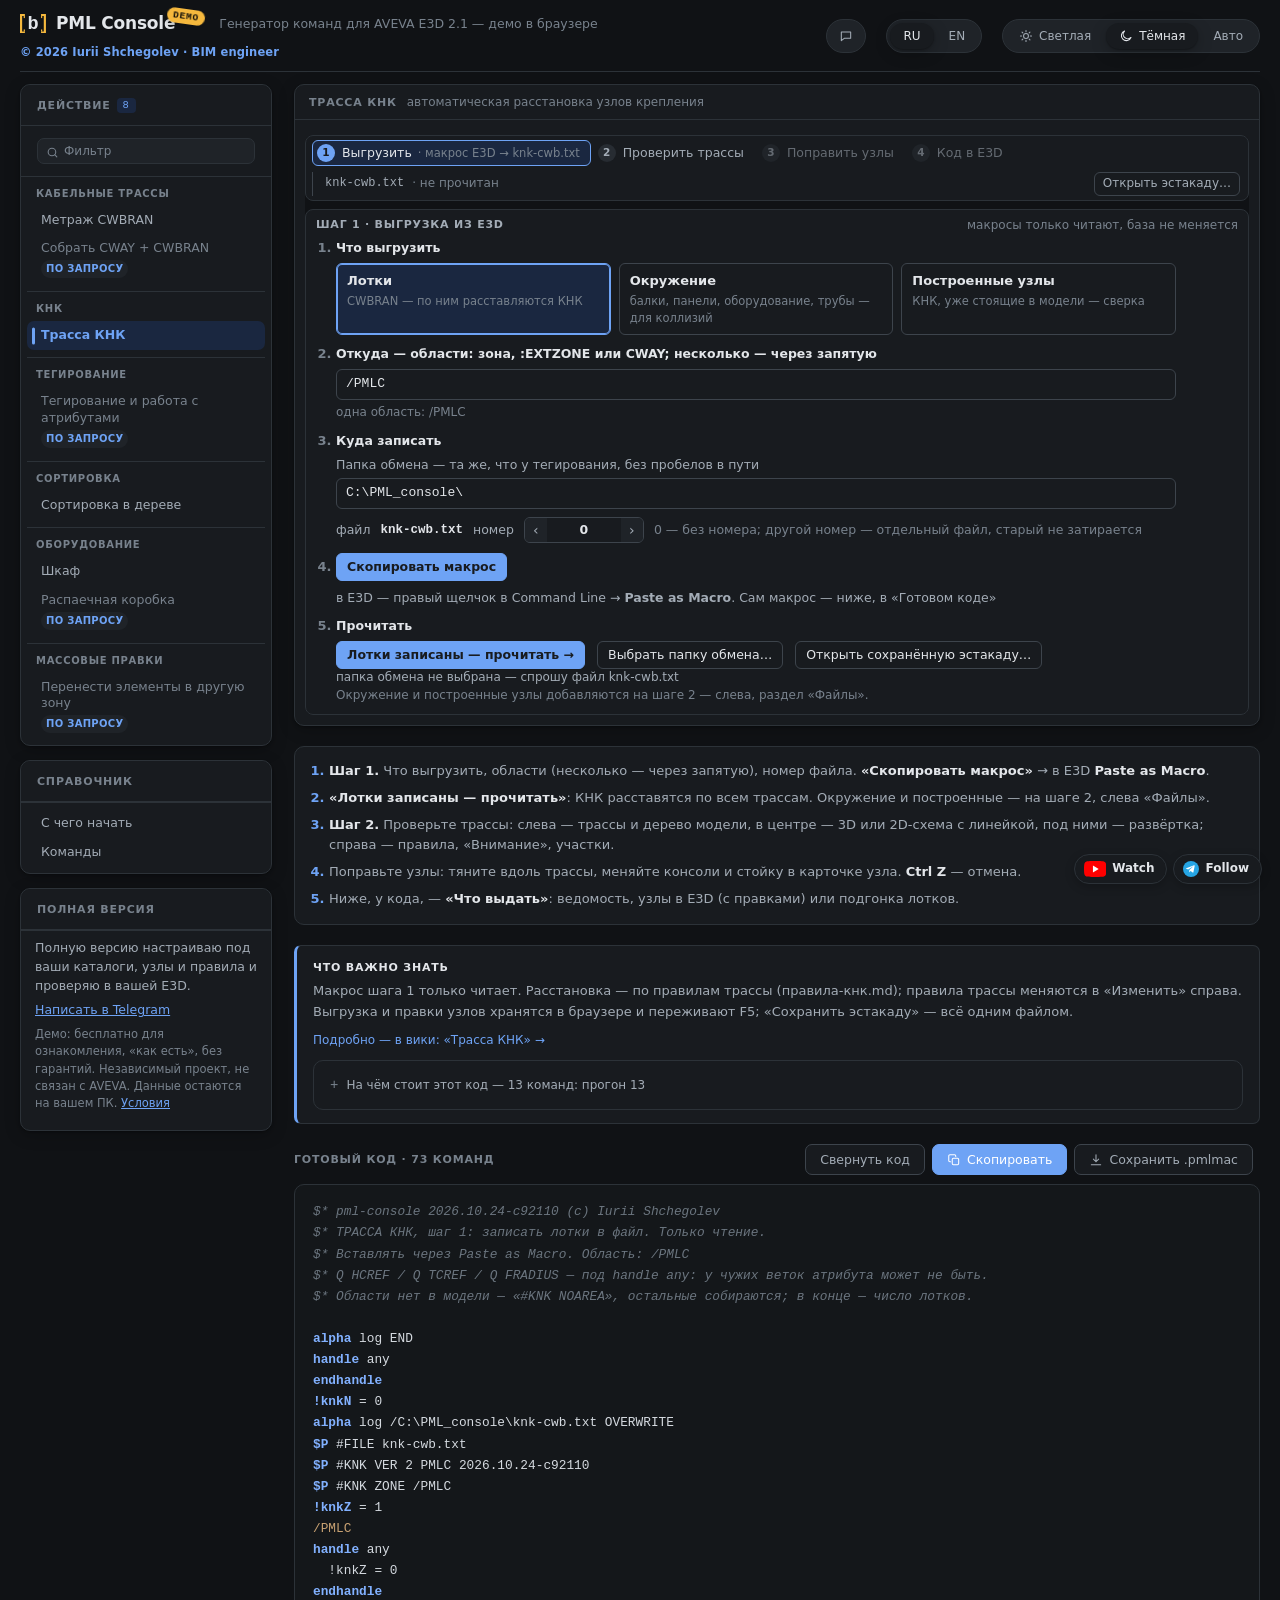
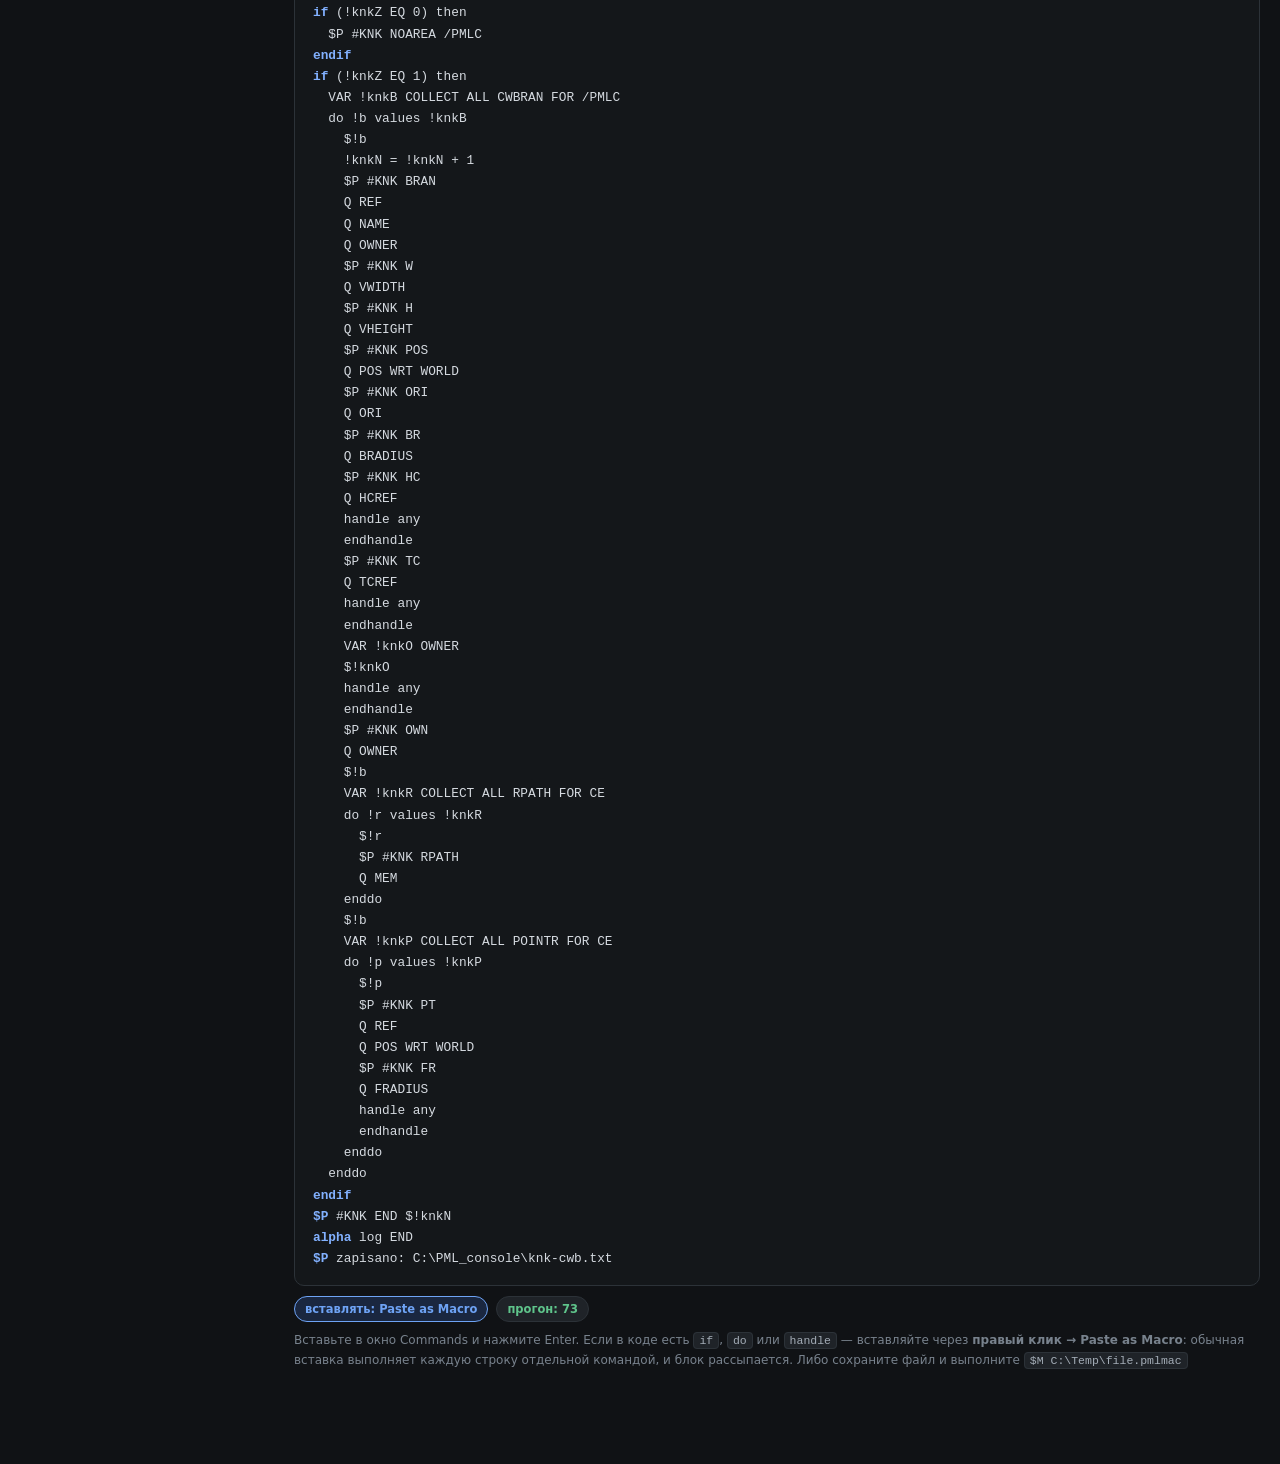
==== app/index.html @ c16946d9 "App demo: 2026.10.24-c92110" ====
<!DOCTYPE html>
<!-- PML Console — генератор команд AVEVA E3D 2.1.
     © 2026 Iurii Shchegolev, BIM engineer. Все права защищены.
     Копирование, изменение и передача третьим лицам — только с письменного разрешения автора. -->
<html lang="ru">
<head>
<meta charset="utf-8">
<meta name="author" content="Iurii Shchegolev">
<meta name="copyright" content="© 2026 Iurii Shchegolev. Все права защищены.">
<meta name="viewport" content="width=device-width, initial-scale=1">
<!-- ЗАПРЕТ СЕТИ НА УРОВНЕ СТРАНИЦЫ (10.10, ревью 09.10 п. 13). Страница офлайн и ничего не шлёт —
     это закреплено браузером: никаких запросов (connect-src 'none'), внешних скриптов, стилей, шрифтов,
     фреймов; исполнять текст как код (eval) нельзя — 'unsafe-eval' не разрешён. Свой код и стили —
     внутри файла (unsafe-inline), картинки — только data: и blob:. Проверка — test_browser.py. -->
<meta http-equiv="Content-Security-Policy" content="default-src 'none'; script-src 'self' https://static.cloudflareinsights.com; style-src 'self' 'unsafe-inline'; img-src data: blob:; font-src data:; connect-src https://cloudflareinsights.com; frame-src 'none'; object-src 'none'; base-uri 'none'; form-action 'none'; manifest-src 'self'; worker-src 'self'">
<title>PML Console — генератор команд AVEVA E3D 2.1</title>
<script src="theme.js?v=2026.10.24-c92110"></script>
<link rel="stylesheet" href="app.css?v=2026.10.24-c92110">
</head>
<body>
<div class="wrap">

<header id="top">
  <div class="brand">
    <!-- версия — под названием (07.10): её сверяют с присланной, а не читают каждый раз -->
    <div class="brand-t">
      <!-- знак [b] и метка издания у названия (24.10, пользователь: «добавь в основную консоль лого и плашку, как в демо»;
           «давай PRO»); демо (63-demo.js) пишет в метку demo -->
      <h1><svg class="brand-sign" viewBox="0 0 292 220" aria-hidden="true"><g fill="#f5b83d"><g transform="scale(1.1)"><path d="M50 0H0V200H50V180H22V20H50Z"/><rect x="38" y="20" width="12" height="22"/><rect x="38" y="158" width="12" height="22"/></g><g transform="translate(237 0) scale(1.1)"><g transform="translate(50 0) scale(-1 1)"><path d="M50 0H0V200H50V180H22V20H50Z"/><rect x="38" y="20" width="12" height="22"/><rect x="38" y="158" width="12" height="22"/></g></g></g><text x="146" y="172" text-anchor="middle" font-family="IBM Plex Mono, Consolas, monospace" font-weight="700" font-size="210" fill="currentColor">b</text></svg><span class="ed-name">PML Console<span class="ed-tag" id="edTag">pro</span></span></h1>
      <span class="tag-build" title="Дата сборки и хеш исходников. Сверьте с тем, что прислано последним: почта версий не хранит."><span>версия</span> 2026.10.24-c92110</span>
    </div>
    <div class="sub" data-i18n>Генератор команд для AVEVA E3D 2.1 — без установки, без сети</div>
    <div class="copy" title="Все права защищены. Копирование, изменение и передача третьим лицам — только с письменного разрешения автора.">© 2026 Iurii Shchegolev · BIM engineer</div>
  </div>
  <!-- приложение (24.10, 62-pwa.js): «Установить» и «Обновить» — только веб-версия и только когда есть что делать;
       «Что нового» — всегда, точка горит, пока новое не открыто -->
  <div class="theme pwa">
    <button id="pwaInst" type="button" hidden title="Поставить PML Console как приложение: отдельное окно, работает без сети" data-i18n data-i18n-title>Установить</button>
    <button id="pwaUpd" class="upd" type="button" hidden title="Вышла новая версия: включить её и перезагрузить страницу — данные сохранятся" data-i18n data-i18n-title>Обновить</button>
    <button id="whatsNew" type="button" aria-haspopup="dialog" title="Что изменилось — по дням" data-i18n-title><span data-i18n>Что нового</span><b id="newsN" hidden></b></button>
  </div>
  <!-- журнал сообщений (11.10, ПРОГОН-18): всё, что всплывало внизу окна, — списком (60-ui, msgLog) -->
  <div class="theme msgs"><button id="msgLog" type="button" aria-haspopup="dialog" aria-label="Сообщения" data-i18n-label title="Все сообщения, которые всплывали внизу окна" data-i18n data-i18n-title><svg viewBox="0 0 24 24"><path d="M4 5h16v11H9l-5 4z"/></svg><b id="msgN" hidden></b></button></div>
  <!-- язык интерфейса (10.10, 05-i18n.js): RU / EN, помнится, страница перезагружается -->
  <div class="theme lang" role="group" aria-label="Язык" data-i18n-label>
    <button id="lg-ru" aria-pressed="true">RU</button>
    <button id="lg-en" aria-pressed="false">EN</button>
  </div>
  <div class="theme" role="group" aria-label="Тема оформления" data-i18n-label>
    <button id="th-light" aria-pressed="false" data-i18n>
      <svg viewBox="0 0 24 24"><circle cx="12" cy="12" r="4.2"/><path d="M12 2.5v2M12 19.5v2M2.5 12h2M19.5 12h2M5.2 5.2l1.4 1.4M17.4 17.4l1.4 1.4M18.8 5.2l-1.4 1.4M6.6 17.4l-1.4 1.4"/></svg>
      Светлая
    </button>
    <button id="th-dark" aria-pressed="false" data-i18n>
      <svg viewBox="0 0 24 24"><path d="M20.5 14.5A8.5 8.5 0 1 1 9.5 3.5a7 7 0 0 0 11 11z"/></svg>
      Тёмная
    </button>
    <button id="th-auto" aria-pressed="false" data-i18n>Авто</button>
  </div>
</header>
<div class="cols">
  <div class="side">
    <div class="card">
      <!-- Заголовок и фильтр — ОДИН липкий блок. Порознь их закрепить
           нельзя: у второго пришлось бы знать высоту первого числом,
           а она зависит от шрифта. Липнет блок, а не его части. -->
      <div class="navhead">
        <h2>Действие <span class="cnt" id="navcount"></span></h2>
        <!-- Поле фильтра стоит В РАЗМЕТКЕ, а не создаётся в drawNav.
             drawNav перерисовывает список при каждом выборе шаблона, и
             пересозданное поле теряло бы фокус на первой же букве — ровно
             та грабля, что уже была с полями конструктора (CLAUDE.md, 27.08). -->
        <div class="navq">
          <svg viewBox="0 0 24 24" aria-hidden="true"><circle cx="11" cy="11" r="7"/><path d="M20 20l-3.5-3.5"/></svg>
          <input id="navq" type="search" placeholder="Фильтр" aria-label="Фильтр действий"
                 autocomplete="off" spellcheck="false">
        </div>
      </div>
      <nav id="nav" aria-label="Действия"></nav>
    </div>
    <div class="card">
      <div class="navhead">
        <h2>Справочник</h2>
      </div>
      <nav id="nav2" aria-label="Справочные страницы"></nav>
    </div>
  </div>

  <!-- Класс, а не «второй ребёнок»: позиционный селектор
       .cols > div:nth-child(2) ломался бы от любой перестановки колонок,
       и молча — прокрутка просто перестала бы работать. -->
  <div class="main-col">
    <div class="card">
      <h2 id="rtitle">—</h2>
      <div class="body">
        <!-- Уведомление о восстановлении. Показывается только в той сессии,
             где работа действительно восстановлена: молчаливое восстановление
             хуже потери, потому что человек не понимает, откуда взялись
             чужие числа. -->
        <div id="restored" class="restored" hidden>
          <span>Форма восстановлена с прошлого раза.</span>
          <button type="button" class="btn ghost small" id="reset">Начать с чистой</button>
        </div>
        <div id="rdesc" class="rdesc"></div>
        <div id="fields"></div>
      </div>
    </div>

    <!-- ШАГИ РАБОТЫ. Отдельно от «подробностей» нарочно: в момент работы
         нужен порядок действий, а не история решений. Просьба 19.09:
         «забывается, нужны подсказки». -->
    <ol class="steps" id="steps" hidden></ol>

    <div class="howto" id="howtowrap">
      <b>Что важно знать</b>
      <span id="howto">—</span>
      <!-- Подробности инструмента — статья вики (поле wiki рецепта). -->
      <a class="howto-wiki" id="howtowiki" target="_blank" rel="noopener" hidden
         title="Открывается wiki/wiki.html — папка wiki должна лежать рядом с консолью"></a>
      <!-- «На чём стоит этот код»: статусы команд из реестра VERIFIED,
           собираются по выданному коду (drawBasis в 60-ui.js). -->
      <details class="basis" id="basis" hidden></details>
    </div>

    <div class="out" id="codewrap">
      <div class="out-head">
        <span class="out-title">Готовый код <span id="lines"></span></span>
        <div class="bar">
          <!-- Страховка откатом. Стоит у самих кнопок копирования: решение
               «со страховкой или без» принимают в момент, когда забирают
               код, а не когда заполняют форму. -->
          <label class="guard" id="guardwrap" title="Перед кодом встанет MARKDB, после — напоминание про UNDODB и порядок сохранения">
            <input type="checkbox" id="guard" checked>
            <span>Страховка откатом</span>
          </label>
          <!-- Что такое страховка (07.10: плашка «Откат» в шапке была непонятна —
               объяснение стоит там, где решают, ставить ли метку). -->
          <details class="notice" id="notice">
            <summary title="Что такое страховка откатом" aria-label="Что такое страховка откатом">?</summary>
            <div class="notice-body">
              <b>Страховка откатом — возможность отменить всю вставку в E3D одной командой.</b>
              Первой строкой кода встаёт метка <code>MARKDB |…|</code>. Если после вставки
              что-то не так — введите в Command Line <code>UNDODB</code>: E3D вернёт модель к
              метке, отменятся и новые элементы, и правки атрибутов, и переименования.
              <code>UNDODB 2</code> — на две метки назад.
              <br><br>
              <b>Работает только до <code>SAVEWORK</code></b> — после сохранения метки нет
              (<code>No mark to UNDO to</code>). Порядок: вставить, проверить, потом сохранить.
              До сохранения есть и вторая страховка — выход через <code>QUIT</code> отменяет всё.
              <br><br>
              <span class="faint">Подтверждено прогонами 16.09 и 17.09. Команды <code>UNDO</code> в E3D нет.
              Первый прогон нового инструмента — на тестовом проекте.</span>
            </div>
          </details>
          <!-- свернуть код (09.10, пользователь: «чтобы не листать сотни строк до низа страницы») -->
          <button class="btn ghost" id="cfold" aria-expanded="true" aria-controls="code">Свернуть код</button>
          <button class="btn" id="copy">
            <svg viewBox="0 0 24 24"><rect x="9" y="9" width="11" height="11" rx="2"/><path d="M6 15H5a2 2 0 0 1-2-2V5a2 2 0 0 1 2-2h8a2 2 0 0 1 2 2v1"/></svg>
            Скопировать
          </button>
          <button class="btn ghost" id="dl">
            <svg viewBox="0 0 24 24"><path d="M12 3v12M7.5 10.5L12 15l4.5-4.5M4 20h16"/></svg>
            Сохранить .pmlmac
          </button>
          <span class="said" id="said"></span>
        </div>
      </div>
      <!-- Выбор, ЧТО выдать, у самого кода (рецепт: outBar, drawOutBar в 60-ui) -->
      <div id="outbar" class="outbar" hidden></div>
      <pre id="code">—</pre>
      <div id="audit"></div>
      <div class="meta">
        Вставьте в окно Commands и нажмите Enter. Если в коде есть <code>if</code>,
        <code>do</code> или <code>handle</code> — вставляйте через
        <b>правый клик → Paste as Macro</b>: обычная вставка выполняет каждую
        строку отдельной командой, и блок рассыпается. Либо сохраните файл
        и выполните <code>$M C:\Temp\file.pmlmac</code>
      </div>
    </div>

  </div>

  <!-- Правая колонка конструкторов: набор полей и дерево модели.
       Показывается только для рецептов с tree:true — остальным нечего
       туда класть, а пустая колонка съедала бы ширину формы. -->
  <!-- показ «как это работает» (59-guide.js) — плавающая кнопка помощи в правом нижнем углу, у инструментов с показом (08.10) -->
  <button type="button" class="guide-fab" id="guidebtn" hidden title="Показ на этой странице: что заполнить и что получится (Esc — закрыть)">
    <span class="guide-fab-i">?</span><span class="guide-fab-t">Как это работает</span></button>
  <aside class="rail" id="rail" hidden>
    <!-- справочник: поиск, пресеты и фильтры — отдельной карточкой, не внутри окна команд (08.10) -->
    <div class="card" id="refbox" hidden>
      <h2 id="refboxt">Поиск и фильтры</h2>
      <div class="body rail-body" id="refside"></div>
    </div>
    <div class="card" id="treewrap" hidden>
      <h2>Дерево модели <span class="cnt" id="tcount"></span></h2>
      <div class="body rail-body">
        <div id="xsec" class="xsec"></div>
        <pre id="tree"></pre>
        <div class="meta">
          Так элементы лягут в базу. Дерево перестраивается сразу,
          до всякой вставки в E3D.
        </div>
      </div>
    </div>

    <div class="card" id="fieldsbox">
      <h2>Поля формы <span class="cnt" id="fcount"></span></h2>
      <div class="body rail-body" id="fieldpick"></div>
    </div>
  </aside>
</div>
</div>

<script type="module" src="app.js?v=2026.10.24-c92110"></script>
<script type='module' src='https://static.cloudflareinsights.com/beacon.min.js' data-cf-beacon='{"token": "0851624f4785441285ecee52cb3d31ef"}'></script>
</body>
</html>
---- app/app.css ----
/* ===== css/app.css ===== */
:root{
  --bg:#f4f5f7;
  --surface:#ffffff;
  --surface-2:#eceef1;
  --surface-3:#e2e5e9;
  --line:#d6dae0;
  --line-strong:#b9bfc7;
  --scroll:rgba(99,115,137,.30);--scroll-hover:rgba(99,115,137,.55);
  --text:#161a20;
  --text-2:#5c6673;
  --text-3:#8a94a1;
  --accent:#2257d6;
  --accent-soft:#e8eefc;
  /* Дисциплины: EL лавандовый, IN салатовый, TL зелёный.
     Заливка карточки и лотка на схеме — тот же цвет в 30% силы:
     густой фиолетовый забивал поля формы, лаванда читается спокойнее. */
  --d-el:#a78bfa;
  --d-in:#84cc16;
  --d-tl:#16a34a;
  /* Сколько цвета дисциплины примешивается в фон карточки и в заливку лотка.
     Вынесено в переменные, потому что в тёмной теме доля обязана быть ВДВОЕ
     МЕНЬШЕ: на тёмном фоне цветное пятно в 30% выглядит грязно-ярким,
     и именно оно давало пестроту. */
  --d-mix:30%;
  --tray-fill:.3;
  /* Контур на тон плотнее заливки: лаванда в 30% сама по себе почти не
     видна на светлом фоне, а профиль лотка должен читаться. */
  --dl-el:#7c5cf0;
  --dl-in:#5f9611;
  --dl-tl:#12833c;
  --warn:#9a5b00;
  --warn-soft:#fdf3e3;
  --ok:#1c7a4a;
  /* Ошибка тремя токенами, а не одним цветом: плашка, чернила, кромка.
     Насыщенная заливка с белым текстом была самым крикливым местом страницы. */
  --bad:#c0392b;
  --bad-soft:#fbeae7;
  --bad-ink:#8e2318;
  --code-bg:#f8f9fb;
  --code-text:#1d2229;
  --code-cmd:#1f4fbf;
  --code-com:#79838f;
  --code-path:#8a4b12;
  --radius:10px;
  --radius-sm:7px;
  --mono:"JetBrains Mono","SF Mono","Cascadia Mono","Consolas",ui-monospace,monospace;
  --ui:"Inter","Segoe UI",system-ui,-apple-system,sans-serif;
  --shadow:0 1px 2px rgba(16,20,28,.06),0 4px 14px rgba(16,20,28,.05);
}
:root[data-theme="dark"]{
  --bg:#101215;
  --surface:#181b1f;
  --surface-2:#1f2328;
  --surface-3:#272c32;
  --line:#2c3238;
  --line-strong:#3d444c;--scroll:rgba(167,177,192,.24);--scroll-hover:rgba(167,177,192,.45);
  --text:#e3e6ea;
  --text-2:#a3acb6;
  --text-3:#78828d;
  --accent:#6ea3f5;
  --accent-soft:#1a2740;
  /* ДИСЦИПЛИНЫ В ТЁМНОЙ ТЕМЕ — свои шаги, а не осветлённые светлые:
     светлое насыщенное пятно на тёмном фоне даёт ореол. КИПиА — янтарь, а не
     зелёный: рядом с телекомом зелёные не различались. Контраст к карточке
     5.1–5.6:1. */
  --d-el:#9085e9;
  --d-in:#c98500;
  --d-tl:#199e70;
  /* Контур несёт тот же цвет: в тёмной теме смысл держится на обводке,
     а заливка отдана в 12% — цвет узнаётся, а поля формы не тонут. */
  --dl-el:#9085e9;
  --dl-in:#c98500;
  --dl-tl:#199e70;
  --d-mix:12%;
  --tray-fill:.18;
  --warn:#e0a95e;
  --warn-soft:#2a2318;
  --ok:#5fc48b;
  --bad:#d05a4e;
  --bad-soft:#2a1b19;
  --bad-ink:#e89a92;
  --code-bg:#14171a;
  --code-text:#d5dae0;
  --code-cmd:#82b1ff;
  /* Путь встречается в каждой второй строке кода — он тише предупреждения, чтобы они не спорили. */
  --code-path:#c9a273;
  --code-com:#6b757f;
  --shadow:0 1px 2px rgba(0,0,0,.3),0 4px 16px rgba(0,0,0,.22);
}
@media (prefers-color-scheme: dark){
  :root:not([data-theme="light"]){
    --bg:#101215;
    --surface:#181b1f;
    --surface-2:#1f2328;
    --surface-3:#272c32;
    --line:#2c3238;
    --line-strong:#3d444c;--scroll:rgba(167,177,192,.24);--scroll-hover:rgba(167,177,192,.45);
    --text:#e3e6ea;
    --text-2:#a3acb6;
    --text-3:#78828d;
    --accent:#6ea3f5;
    --accent-soft:#1a2740;
    /* ДИСЦИПЛИНЫ В ТЁМНОЙ ТЕМЕ — свои шаги, а не осветлённые светлые:
       светлое насыщенное пятно на тёмном фоне даёт ореол. КИПиА — янтарь, а не
       зелёный: рядом с телекомом зелёные не различались. Контраст к карточке
       5.1–5.6:1. */
    --d-el:#9085e9;
    --d-in:#c98500;
    --d-tl:#199e70;
    /* Контур несёт тот же цвет: в тёмной теме смысл держится на обводке,
       а заливка отдана в 12% — цвет узнаётся, а поля формы не тонут. */
    --dl-el:#9085e9;
    --dl-in:#c98500;
    --dl-tl:#199e70;
    --d-mix:12%;
    --tray-fill:.18;
    --warn:#e0a95e;
    --warn-soft:#2a2318;
    --ok:#5fc48b;
    --bad:#d05a4e;
    --bad-soft:#2a1b19;
    --bad-ink:#e89a92;
    --code-bg:#14171a;
    --code-text:#d5dae0;
    --code-cmd:#82b1ff;
    /* Путь встречается в каждой второй строке кода — он тише предупреждения, чтобы они не спорили. */
    --code-path:#c9a273;
    --code-com:#6b757f;
    --shadow:0 1px 2px rgba(0,0,0,.3),0 4px 16px rgba(0,0,0,.22);
  }
}
*{box-sizing:border-box}
html,body{margin:0;padding:0}
body{
  background:var(--bg);color:var(--text);
  font-family:var(--ui);font-size:14.5px;line-height:1.6;
  -webkit-font-smoothing:antialiased;
}
.wrap{max-width:1260px;margin:0 auto;padding:0 20px 72px}

/* ---------- шапка ---------- */
/* 07.10: шапка в одну строку — название, теги, тема. Было 110 пикселей
   по высоте, а рабочему месту КНК нужен весь экран. */
header{
  display:flex;align-items:center;gap:8px 20px;flex-wrap:wrap;
  padding:10px 0 9px;margin-bottom:12px;

  /* ЗАКРЕПЛЕНА ЦЕЛИКОМ, по линию под версией.

     Высота при прокрутке НЕ меняется — и это главное. Первая версия
     сжимала шапку и прятала теги: из-за этого менялась высота липкого
     блока, страница под ним прыгала, а сама шапка дёргалась и мигала.
     Экономия места того не стоила.

     Фон непрозрачный (не blur): под шапкой проезжает текст и код,
     сквозь полупрозрачный он читался как грязь. */
  position:sticky;top:0;z-index:60;
  background:var(--bg);
  border-bottom:1px solid var(--line);
}
/* Тень появляется, когда под шапку заехало содержимое. Меняет только
   отрисовку, не размеры — поэтому ничего не дёргается. */
body.scrolled header{box-shadow:0 6px 16px -10px rgba(16,20,28,.5)}
.brand{flex:1;min-width:260px;display:flex;align-items:center;gap:6px 14px;flex-wrap:wrap}
h1{font-size:17px;font-weight:650;letter-spacing:-.2px;margin:0;display:flex;align-items:center;gap:10px}
.sub{color:var(--text-3);font-size:12.5px}
/* авторство — синим, как акцент страницы (10.10, пользователь: «выдели синим в нашем стиле») */
.brand .copy{color:var(--accent);font-size:11.5px;font-weight:600;letter-spacing:.01em;white-space:nowrap}
.tags{display:flex;gap:6px;flex-wrap:wrap;align-items:center}
.tag{
  font-size:11px;letter-spacing:.3px;color:var(--text-2);
  background:var(--surface-2);border:1px solid var(--line);
  padding:3px 9px;border-radius:100px;
}
/* Название и под ним версия (07.10). Версия: моноширинный, чтобы хеш
   читался и сверялся посимвольно; отступ — под текст названия, после точки. */
.brand-t{display:flex;flex-direction:column;gap:1px}
/* версия — от буквы P названия (24.10, пользователь): отступ = ширина знака [b] (1.15em при 17px, 292:220) + зазор h1 */
.brand-t > .tag-build{padding-left:calc(17px * 1.15 * 292 / 220 + 10px)}
.tag-build{font-family:var(--mono);font-size:10.5px;letter-spacing:0;color:var(--text-3);
  padding-left:18px;line-height:1.2;cursor:help;white-space:nowrap}
.theme{
  display:flex;background:var(--surface-2);border:1px solid var(--line);
  border-radius:100px;padding:3px;gap:2px;flex:none;
}
.theme button{
  font-family:var(--ui);font-size:12px;color:var(--text-2);
  background:none;border:0;padding:6px 13px;border-radius:100px;cursor:pointer;
  display:flex;align-items:center;gap:6px;transition:background .15s,color .15s;
}
.theme button:hover{color:var(--text)}
.theme button[aria-pressed="true"]{background:var(--surface);color:var(--text);box-shadow:var(--shadow)}
.theme svg{width:14px;height:14px;fill:none;stroke:currentColor;stroke-width:1.8;
  stroke-linecap:round;stroke-linejoin:round}

/* ---------- предупреждение ---------- */
/* Предупреждение сворачивается: текст важный, но читается один раз, а
   места занимает 170 пикселей. В конструкторе, где рабочая область равна
   экрану, это заметная потеря — там оно закрыто по умолчанию. */
/* «?» у галочки «Страховка откатом»: справка раскрывается поверх кода и
   закрывается щелчком мимо. overflow — у details в Chrome по умолчанию
   hidden, обрезал бы справку. */
/* details.notice — сильнее общих details{…} ниже по файлу (поля, рамка, overflow) */
details.notice{position:relative;overflow:visible;margin:0;border:0;background:none;border-radius:0}
.notice[hidden]{display:none}
.notice > summary{
  list-style:none;cursor:pointer;display:grid;place-items:center;padding:0;line-height:1;
  width:20px;height:20px;border-radius:50%;font-size:11.5px;font-weight:650;
  color:var(--text-2);border:1px solid var(--line-strong);background:var(--surface);
}
.notice > summary:hover,.notice[open] > summary{color:var(--accent);border-color:var(--accent)}
.notice > summary::-webkit-details-marker{display:none}
.notice-body{
  position:absolute;top:calc(100% + 8px);right:-120px;z-index:70;width:min(460px,86vw);
  background:var(--surface);border:1px solid var(--line);border-left:3px solid var(--accent);
  border-radius:var(--radius-sm);box-shadow:0 12px 32px -10px rgba(16,20,28,.45);
  padding:12px 14px;font-size:12.5px;line-height:1.55;color:var(--text-2);text-align:left;
  white-space:normal;
}
.notice b{color:var(--text);font-weight:600}
.notice .faint{color:var(--text-3)}

/* ---------- сетка ---------- */
.cols{display:grid;grid-template-columns:252px minmax(0,1fr);gap:22px;align-items:start}
/* Третья колонка появляется только у конструкторов: тело получает класс
   has-rail. Иначе пустая колонка отнимала бы ширину у формы. */
/* КОНСТРУКТОР ЗАНИМАЕТ ВЕСЬ ЭКРАН.

   Ограничение 1260px здесь только мешало: форма ужималась до 594 пикселей
   (три поля в строке вместо шести), а справа оставалось пустое поле обоев.
   Поэтому при has-rail страница тянется по ширине окна.

   Как делится место: навигация фиксирована, форме хватает ~960 — дальше поля
   всё равно не станут удобнее, — а ВЕСЬ ОСТАТОК достаётся дереву и схеме
   сечения. Им ширина нужнее всех: схема рисует лотки в масштабе, и на узкой
   колонке подписи сбиваются в кучу.

   Расширяется только конструктор: на страницах с текстом и кодом длинная
   строка читается хуже короткой, там 1260 остаётся. */
body.has-rail .wrap{max-width:none}
body.wide .wrap{max-width:none}
body.has-rail .cols{grid-template-columns:252px minmax(520px,960px) minmax(300px,1fr)}

/* ============================================================
   КОНСТРУКТОР КОЛОНОК — «картотека → таблица»

   Две панели рядом и ничего всплывающего: пока панель выбора
   перекрывала форму, не было видно, что уже набрано, и выбирали
   вслепую. Внизу живая шапка CSV — результат виден там же, где его
   набирают, а не в Excel.
   ============================================================ */
.colsb{display:flex;flex-direction:column;gap:8px;padding:2px 0}

/* строка поиска и переключатели */
.colsb-bar{display:flex;gap:6px;align-items:center;flex-wrap:wrap}
.colsb .colsb-q{flex:1;min-width:200px;height:30px;box-sizing:border-box;
  padding:5px 10px;font-size:12.5px;
  /* Шрифт интерфейса, а не моноширинный: общее правило
     `input[type="text"]` делает поля моноширинными (там набирают имена
     элементов), а здесь набирают русские слова, и они разъезжаются по
     буквам. Селектор из ДВУХ классов не случайно: у правила с атрибутом
     специфичность выше, чем у одного класса, и первая версия этой
     строки молча не применилась — увидел только в браузере. */
  font-family:var(--ui)}
.colsb-chip{border:1px solid var(--line);background:var(--surface);
  color:var(--text-2);border-radius:999px;padding:4px 11px;
  font-size:11.5px;cursor:pointer;font-family:inherit;white-space:nowrap}
.colsb-chip:hover{border-color:var(--line-strong);color:var(--text)}
.colsb-chip.on{background:var(--accent-soft);border-color:var(--accent);
  color:var(--accent);font-weight:600}
.colsb-chip.my{border-style:dashed}
.colsb-chip.add{color:var(--accent);border-color:var(--accent)}
.colsb-chipx{border:0;background:none;cursor:pointer;color:var(--text-3);
  font-size:13px;line-height:1;padding:0 4px 0 0;margin-left:-6px}
.colsb-chipx:hover{color:var(--bad)}
.colsb-sets{display:flex;gap:6px;align-items:center;flex-wrap:wrap}
.colsb-setl{font-size:11px;color:var(--text-3);text-transform:uppercase;
  letter-spacing:.04em}

/* две панели */
.colsb-main{display:grid;grid-template-columns:1fr 1fr;gap:8px}
.colsb-pane{border:1px solid var(--line);border-radius:var(--radius-sm);
  background:var(--surface);display:flex;flex-direction:column;min-width:0}
.colsb-head{display:flex;align-items:center;gap:8px;padding:7px 10px;
  border-bottom:1px solid var(--line);background:var(--surface-2);
  border-radius:var(--radius-sm) var(--radius-sm) 0 0}
.colsb-title{font-size:11px;font-weight:600;color:var(--text-2);
  text-transform:uppercase;letter-spacing:.04em;overflow:hidden;
  text-overflow:ellipsis;white-space:nowrap}
.colsb-n{margin-left:auto;font-size:11px;color:var(--text-3);
  background:var(--surface-3);border-radius:999px;padding:1px 7px}
.colsb-clr{border:0;background:none;cursor:pointer;font-family:inherit;
  font-size:11px;color:var(--text-3);padding:0}
.colsb-clr:hover{color:var(--bad)}
.colsb-list{min-height:180px;max-height:260px;overflow:auto;padding:4px}
/* Нижняя граница высоты нужна затем, чтобы панели не прыгали при
   поиске: нашлась одна строка — левая половина схлопывалась, а
   правая оставалась прежней, и блок дёргался на каждую букву. */

/* группы библиотеки */
.colsb-grp{display:flex;align-items:center;gap:6px;width:100%;
  border:0;background:none;cursor:pointer;font-family:inherit;
  text-align:left;padding:5px 6px;color:var(--text-2)}
.colsb-grp:hover{color:var(--text)}
.colsb-arw{font-size:11px;color:var(--text-3);width:11px;
  /* 9px мерились в браузере и оказались неразличимы: треугольник
     мельче текста читается как точка. */
  line-height:1}
.colsb-grpt{font-size:11.5px;font-weight:600}
.colsb-grpn{margin-left:auto;font-size:10.5px;color:var(--text-3)}

/* строка атрибута */
.colsb-row{display:flex;align-items:baseline;gap:7px;width:100%;
  border:0;background:none;cursor:pointer;font-family:inherit;
  text-align:left;padding:4px 6px 4px 18px;border-radius:5px;
  color:var(--text)}
.colsb-row:hover{background:var(--surface-2)}
.colsb-row.on{background:var(--accent-soft)}
.colsb-mark{width:11px;flex:0 0 auto;font-size:11px;color:var(--text-3)}
.colsb-row.on .colsb-mark{color:var(--accent);font-weight:700}
.colsb-code{font-family:var(--mono);font-size:11.5px;color:var(--accent);
  overflow-wrap:anywhere}
.colsb-ru{font-size:11px;color:var(--text-2);overflow:hidden;
  text-overflow:ellipsis;white-space:nowrap}

/* набранное: порядок колонок в файле, поэтому строки таскают */
.colsb-pin,.colsb-sel{display:flex;align-items:center;gap:7px;
  padding:5px 6px;border-radius:5px}
.colsb-pin{color:var(--text-3)}
.colsb-sel{background:var(--surface-2);cursor:grab;margin-bottom:3px}
.colsb-sel.over{box-shadow:inset 0 2px 0 var(--accent)}
.colsb-grip{color:var(--text-3);font-size:11px}
.colsb-x{margin-left:auto;border:0;background:none;cursor:pointer;
  color:var(--text-3);font-size:14px;line-height:1;padding:0 2px}
.colsb-x:hover{color:var(--bad)}
.colsb-empty{padding:10px;font-size:11.5px;color:var(--text-3);
  line-height:1.45}

/* право на запись — цветом, а не подписью мелким шрифтом */
.colsb-badge{margin-left:auto;font-size:9.5px;font-weight:700;
  text-transform:uppercase;letter-spacing:.04em;border-radius:999px;
  padding:1px 6px;white-space:nowrap}
.colsb-badge.ok{background:var(--ok);color:#fff}
.colsb-badge.no{background:var(--surface-3);color:var(--text-3)}
.colsb-badge.own{background:var(--accent-soft);color:var(--accent)}
.colsb-badge.unk{background:var(--warn-soft);color:var(--warn)}
.colsb-badge.fix{background:transparent;color:var(--text-3);
  border:1px solid var(--line)}
.colsb-sel .colsb-x{margin-left:6px}
.colsb-sel .colsb-badge{margin-left:auto}

/* живая шапка файла */
.colsb-foot{display:flex;gap:8px;align-items:baseline;
  border-top:1px solid var(--line);padding-top:7px;min-width:0}
.colsb-footl{font-size:10.5px;color:var(--text-3);text-transform:uppercase;
  letter-spacing:.04em;white-space:nowrap}
.colsb-hdr{font-family:var(--mono);font-size:11px;color:var(--text-2);
  overflow-wrap:anywhere}
.colsb-sum{font-size:11px;color:var(--text-3)}

/* Узкое окно: панели встают друг под друга, иначе в 300 пикселях
   ширины обе превращаются в столбик обрезанных слов. */
@media (max-width:980px){
  .colsb-main{grid-template-columns:1fr}
}

/* МАСТЕР ТЕГИРОВАНИЯ: полоса шагов, действия шага, предпросмотр.

   Полоса шагов — не украшение: пока шаги были выпадающим списком, они
   различались только содержимым окна кода, и человек спрашивал «чем
   они отличаются». Шаг должен показывать СОСТОЯНИЕ, поэтому у каждого
   есть вторая строка: у первого — куда ляжет файл, у второго — что за
   таблицу прочитали.

   Строка состояния под кнопками обязательна: от того, дал ли браузер
   доступ к папке, зависит, куда уедет макрос, и узнавать это по факту
   его отсутствия в C:\Temp — плохой способ. */
.tagflow{display:flex;flex-direction:column;gap:10px;padding:2px 0}
.tagsteps{display:flex;gap:8px;flex-wrap:wrap}
.tagstep{flex:1 1 220px;display:flex;gap:9px;align-items:flex-start;
  text-align:left;padding:9px 11px;border:1px solid var(--line);
  border-radius:var(--radius-sm);background:var(--surface-2);
  color:var(--text-2);cursor:pointer;font-family:inherit}
.tagstep:hover{border-color:var(--line-strong)}
.tagstep.on{background:var(--surface);border-color:var(--accent);
  color:var(--text);box-shadow:var(--shadow)}
.tagstep-n{flex:0 0 auto;width:20px;height:20px;border-radius:50%;
  display:flex;align-items:center;justify-content:center;
  background:var(--surface-3);color:var(--text-2);
  font-size:11.5px;font-weight:700}
.tagstep.on .tagstep-n{background:var(--accent);color:#fff}
.tagstep.done .tagstep-n{background:var(--ok);color:#fff}
.tagstep.bad .tagstep-n{background:var(--bad);color:#fff}
.tagstep-txt{min-width:0}
.tagstep-t{font-size:12.5px;font-weight:600}
.tagstep-s{font-size:11px;color:var(--text-3);margin-top:2px;
  overflow:hidden;text-overflow:ellipsis}
.tagstep.bad .tagstep-s{color:var(--bad-ink)}

.tagbody{display:flex;flex-direction:column;gap:8px}
.tagrow{display:flex;gap:6px;flex-wrap:wrap;align-items:center}
.tagnote{font-size:12px;color:var(--text-2);line-height:1.45}
.tagstate{display:flex;gap:10px;flex-wrap:wrap;font-size:11px;
  color:var(--text-3)}
.tagstate-k{color:var(--text-2);font-weight:600}
.tagempty{font-size:12px;color:var(--text-3);line-height:1.45;
  border:1px dashed var(--line);border-radius:var(--radius-sm);padding:10px}
.tagbad{font-size:12px;line-height:1.45;color:var(--bad-ink);
  background:var(--bad-soft);border:1px solid var(--bad);
  border-radius:var(--radius-sm);padding:8px 10px}
.taghint{font-size:11px;color:var(--text-3)}

/* Предпросмотр «было → станет» таблицей, а не комментариями внутри PML:
   сверять правки, читая код, человек не должен. */
.tagprev{border-collapse:collapse;width:100%;font-size:12px;
  table-layout:fixed}
.tagprev th{text-align:left;font-size:10.5px;font-weight:600;
  color:var(--text-3);text-transform:uppercase;letter-spacing:.04em;
  padding:0 8px 4px 0;border-bottom:1px solid var(--line)}
.tagprev td{padding:4px 8px 4px 0;border-bottom:1px solid var(--line);
  vertical-align:top;overflow-wrap:anywhere}
.tagprev-el{width:30%;font-family:var(--mono);font-size:11px}
.tagprev-k{width:18%;color:var(--text-2)}
.tagprev-was{width:26%;color:var(--text-3);text-decoration:line-through}
.tagprev-now{width:26%;color:var(--ok);font-weight:600}
/* Сортировка в дереве: список длинный (сотни строк), поэтому своя
   прокрутка — иначе код ушёл бы на экран вниз. */
.srtprev{display:flex;flex-direction:column;gap:6px}
.srtscroll{max-height:340px;overflow:auto;border:1px solid var(--line);
  border-radius:var(--radius-sm);padding:0 8px}
.srtscroll .tagprev th{position:sticky;top:0;background:var(--surface);padding-top:6px}
.srt-n{width:44px;color:var(--text-3);font-variant-numeric:tabular-nums}
.tagprev td.srt-was{color:var(--text-3)}
.tagprev td.srt-now{color:var(--ok);font-weight:600}
.tagprev td.srt-same{color:var(--text-2)}
/* Трасса КНК: список лотков по CWAY — своя прокрутка, как у сортировки. */
.knk-list{max-height:360px;overflow:auto;border:1px solid var(--line);
  border-radius:var(--radius-sm);padding:4px 8px;margin-top:6px}
.knk-g{font-family:var(--mono);font-size:11px;color:var(--text-3);padding:6px 0 2px}
/* заголовок CWAY с галочкой: label — сильнее общего правила для label */
.knk-list .knk-g{display:flex;align-items:center;gap:8px;padding:8px 4px 2px;cursor:pointer}
.knk-list .knk-g .hint{margin-left:auto}
/* через .knk-list: иначе общее «.f label» (display:block) сильнее */
.knk-list .knk-row{display:flex;align-items:center;gap:8px;padding:2px 4px;border-radius:var(--radius-sm);cursor:pointer}
.knk-list .knk-row:hover{background:var(--accent-soft)}
.knk-list .knk-row.off{opacity:.55;cursor:default}
/* предупреждение без ошибки: «подогнать лоток» */
.tagwarn{font-size:12px;color:var(--text);background:var(--warn-soft);
  border:1px solid var(--line);border-radius:var(--radius-sm);padding:8px 10px;margin:6px 0}
/* схема сечения узла КНК — в стиле схемы грани коробки */
.knk-fig{flex:0 0 260px}
.knk-fig .eqv-svg svg{width:260px}
.eqv-svg .ks-tray{fill:var(--accent-soft);stroke:var(--accent);stroke-width:1}
.eqv-svg .ks-steel{fill:var(--warn-soft);stroke:var(--warn);stroke-width:1}
.eqv-svg .ks-gap{fill:var(--surface-3);stroke:none}
.eqv-svg .ks-dim{fill:none;stroke:var(--text-3);stroke-width:.8}
.eqv-svg text.ks-v{fill:var(--text-2);font-family:var(--mono);font-size:9.5px}
/* строки сечений и доп. узлов КНК: свёрнуты в одну строку */
.knk-rows{display:flex;flex-direction:column;gap:6px}
.knk-card{padding:6px 10px}
.knk-card.open{padding:10px 12px 12px}
.knk-card .knk-card-h{margin-bottom:0;cursor:pointer;flex-wrap:nowrap}
.knk-card.open .knk-card-h{margin-bottom:10px}
.knk-card .knk-card-h .eqv-t{white-space:nowrap}
.knk-card .knk-card-h .eqv-sum{overflow:hidden;text-overflow:ellipsis;white-space:nowrap;min-width:0}
.knk-tog{border:0;background:none;cursor:pointer;color:var(--text-2);font-size:12px;width:18px;padding:0}
.knk-tog:focus-visible{outline:2px solid var(--accent);outline-offset:1px}
.eqv-svg .ks-ext{fill:none;stroke:var(--text-3);stroke-width:.6;stroke-dasharray:2 2}
/* переключатель «В поле кода» КНК */
/* тег зоны поворота */
.bnode-head .tag.knk-zt{background:var(--warn-soft);color:var(--warn)}
/* заголовок группы полей КНК */
.f.knk-head{border-top:1px solid var(--line);padding-top:12px;margin-top:4px}
.knk-head-t{font-size:13px;font-weight:600;color:var(--text)}
/* ячейка ручной правки участка */
.tagprev input.knk-cell{width:64px;min-width:0;padding:2px 6px;font-size:12px}
.tagprev select{font-size:12px;padding:2px 4px}
/* найден щелчком в 3D */
.knk-list .knk-row.on{background:var(--accent-soft);box-shadow:inset 3px 0 0 var(--accent)}
.knk-n{font-family:var(--mono);font-size:12px;color:var(--text);flex:1 1 auto;min-width:0;
  overflow:hidden;text-overflow:ellipsis;white-space:nowrap}
.side{display:flex;flex-direction:column;gap:14px}
.side .card{margin:0}

/* ПРАВАЯ КОЛОННА — набор полей и дерево.
   Липкая: при длинной форме конструктора дерево должно оставаться перед
   глазами, иначе приходится скроллить туда-обратно, чтобы свериться. */
/* ПРОКРУТКА У КАЖДОЙ КОЛОНКИ СВОЯ.

   Было: .rail липкая (sticky). Липкая колонка едет вместе со страницей,
   пока не упрётся в шапку, — отсюда «немного скроллится вместе».

   Стало: у конструктора страница целиком не прокручивается вовсе. Рабочая
   область занимает ровно экран под шапкой, а прокручиваются ОТДЕЛЬНО форма
   и правая колонка. Дерево и схема остаются на месте, что бы ни делали
   с формой, — а ради этого всё и затевалось.

   Только при has-rail и только на широком экране: на узком колонки
   складываются друг под друга, и общая прокрутка там уместнее. */
.rail{display:flex;flex-direction:column;gap:14px;min-height:0}
.rail .card{margin:0}
.rail-body{padding:12px}
.rail .meta{margin-top:8px}
.rail pre#tree{max-height:none;white-space:pre;overflow-x:auto}
.rail .xsec{width:100%}
/* 3D-предпросмотр коробки (52-box-3d.js). Высота задана: канвас без неё
   схлопывается в ноль, а по ширине он тянется на всю колонку. */
.box3d-bar{display:flex;flex-wrap:wrap;gap:6px;align-items:center;margin-bottom:8px}
.box3d-bar .btn{padding:3px 9px;font-size:12px}
.box3d-bar .box3d-mode{height:26px;flex:0 0 auto;margin-left:auto}
.box3d-bar .box3d-mode .seg-b{padding:0 10px;font-size:12px}
.box3d-chk{font-size:12px;color:var(--text-2);display:inline-flex;align-items:center;
  gap:2px;margin-left:4px;cursor:pointer}
.box3d-cv{display:block;width:100%;height:340px;border-radius:8px;
  border:1px solid var(--line);background:#393939;cursor:grab;touch-action:none}
.box3d-cv:active{cursor:grabbing}
.box3d-stage{position:relative}
.box3d-lbls{position:absolute;inset:0;pointer-events:none;overflow:hidden}
.box3d-lbl{position:absolute;transform:translate(-50%,-50%);font:600 11px/1 var(--mono);
  color:#e6e6e6;background:rgba(24,24,24,.72);border:1px solid rgba(255,255,255,.08);
  border-radius:4px;padding:3px 6px;white-space:nowrap}
/* Грани вводов — четыре колонки рядом; поля внутри карточки друг под другом */
/* Строки граней вводов; строка под мышью подсвечена тем же оранжевым,
   что её вводы в 3D, — видно, что с чем связано */
/* Фон светлее обычной карточки (--bg). */
/* Два класса, а не один: .bnode ниже по файлу задаёт фон --bg с той же
   специфичностью и побеждал бы. */
.bnode.boxrow{transition:border-color .12s;background:var(--surface-3)}
/* Числовое поле как в Blender (bNumFld): курсор «тянуть» над полем,
   стрелки по краям появляются при наведении; пока поле в наборе —
   обычный текстовый курсор. */
.bnum-in{position:relative}
.bnum-in input{cursor:ew-resize;text-align:center;padding-left:22px;padding-right:22px}
.bnum-in input:focus{cursor:text}
input.bnum-drag{cursor:ew-resize}
input.bnum-drag:focus{cursor:text}
.bnum.drag .bnum-in input{cursor:ew-resize;border-color:#f0892a}
.bnum-ar{position:absolute;top:0;bottom:0;width:20px;border:0;background:none;
  color:var(--text-3);font-size:15px;line-height:1;cursor:pointer;opacity:0;
  transition:opacity .1s}
.bnum-ar.l{left:1px}
.bnum-ar.r{right:1px}
.bnum-in:hover .bnum-ar{opacity:1}
.bnum-ar:hover{color:var(--text)}
.bnode.boxrow:hover,.bnode.boxrow:focus-within{border-color:#f0892a}
.box3d-note{font-size:11.5px;color:var(--text-3);margin-top:6px;line-height:1.4}
.boxsec{margin:16px 0 8px}
.boxsec:first-child{margin-top:0}
.boxsec-t{font-weight:600;font-size:13px;margin-bottom:2px}
.hint.warn{color:var(--warn)}
/* Схему ограничиваем по ВЫСОТЕ, а не по ширине.

   Ширина у неё не главная: чем больше лотков, тем выше рисунок, а не шире.
   При четырёх лотках пропорция становится 1.5:1, и растяжение на всю колонку
   давало 624x420 — полэкрана под схему, дерево уезжало вниз. Ограничение по
   высоте держит рисунок в разумных рамках при любом числе лотков, а SVG сам
   вписывается в отведённое место, сохраняя пропорции. */
.rail .xsec-svg{max-width:100%;width:100%;max-height:280px;height:auto;
  display:block;margin:0 auto 4px}
/* Счётчик у заголовка — приём из референса: цифра не спорит с текстом */
.cnt{font-size:11px;font-weight:500;color:var(--accent);background:var(--accent-soft);
  border-radius:4px;padding:1px 6px;margin-left:6px;font-family:var(--mono)}

/* Галочки набора полей: сгруппированы по элементу, в две колонки */
.fp-grp{font-size:11px;letter-spacing:.4px;text-transform:uppercase;
  color:var(--text-3);margin:10px 0 6px}
.fp-grp:first-child{margin-top:0}
/* Колонок столько, сколько влезет: панель теперь тянется по ширине окна,
   и на широком экране список ложится в три-четыре столбца вместо двух. */
.fp-list{display:grid;grid-template-columns:repeat(auto-fill,minmax(190px,1fr));gap:2px 10px}
.fp{display:flex;align-items:flex-start;gap:8px;padding:4px 6px;border-radius:6px;
  cursor:pointer;user-select:none;min-width:0}
.fp:hover{background:var(--surface-2)}
.fp input{margin:2px 0 0;accent-color:var(--accent);flex:none}
.fp-t{display:flex;flex-direction:column;min-width:0;line-height:1.3}
/* Имя атрибута моноширинным — так его видно в коде и в форме */
.fp-n{font-family:var(--mono);font-size:12px;color:var(--text-2)}
.fp-r{font-size:11px;color:var(--text-3);white-space:nowrap;overflow:hidden;
  text-overflow:ellipsis}
.fp.on .fp-n{color:var(--text);font-weight:500}
.fp-bar{display:flex;gap:6px;margin-top:10px;padding-top:10px;border-top:1px solid var(--line)}
.fp-bar button{font:inherit;font-size:11.5px;padding:4px 9px;border:1px solid var(--line);
  background:var(--surface);color:var(--text-2);border-radius:6px;cursor:pointer}
.fp-bar button:hover{border-color:var(--accent);color:var(--accent)}

/* ОКОННЫЙ РЕЖИМ: рабочая область = экран минус шапка. Страница целиком не
   прокручивается, шапка стоит статически, каждая колонка скроллится сама —
   дёргаться нечему (две липкие шапки пришлось бы согласовывать числом).
   Ниже 1400px выключается: колонки складываются, уместна общая прокрутка. */
@media(min-width:1400.02px){
  body.win{overflow:hidden}
  body.win .wrap{height:100vh;display:flex;flex-direction:column;padding-bottom:0}
  body.win .cols{flex:1;min-height:0;padding-bottom:0}
  /* независимые области прокрутки: форма и правая колонка */
  body.win .rail,
  body.win .main-col{
    height:100%;overflow-y:auto;overflow-x:hidden;
    scrollbar-width:thin;padding-bottom:18px;
  }

  /* ЛЕВАЯ КОЛОНКА УСТРОЕНА ИНАЧЕ, И В ЭТОМ ВСЁ ДЕЛО.

     Она не прокручивается целиком — прокручивается только СПИСОК внутри
     карточки «Действие». Шапка с фильтром лежит выше области прокрутки
     и физически не может сдвинуться: ни микрохода перед залипанием, ни
     уезжающей границы карточки. Липкость для этого не нужна вовсе.

     Карточка справочника занимает столько, сколько ей надо, а карточка
     действий забирает остаток высоты — потому что список длиннее и
     прокручивать разумно его. */
  body.win .side{height:100%;min-height:0;overflow:hidden;padding-bottom:0}
  body.win .side > .card:first-child{
    flex:1 1 auto;min-height:0;display:flex;flex-direction:column;overflow:hidden;
  }
  body.win .side > .card:first-child > nav{
    flex:1 1 auto;min-height:0;overflow-y:auto;overflow-x:hidden;
  }
  body.win .side > .card:last-child{flex:0 0 auto;max-height:40%;display:flex;
    flex-direction:column;overflow:hidden}
  body.win .side > .card:last-child > nav{overflow-y:auto;min-height:0}
  /* шапку закреплять больше не нужно: страница под ней не едет.
     relative, а не static: справка «Откат» раскрывается из шапки поверх
     рабочего места КНК, а у него свой контекст наложения (07.10). */
  body.win header{position:relative;box-shadow:none}
}

/* УЗКИЙ РЕЖИМ = ТОЧНОЕ ДОПОЛНЕНИЕ ШИРОКОГО: условие — отрицание того же,
   что у широкого. Два порога (max 1400 / min 1401) оставляли щель при
   дробной ширине от зума. Правишь порог — правь оба места. */
@media not all and (min-width:1400.02px){
  body.has-rail .cols{grid-template-columns:252px minmax(0,1fr)}
  body.has-rail .rail{grid-column:1 / -1;position:static;max-height:none;
    flex-direction:row;flex-wrap:wrap}
  body.has-rail .rail .card{flex:1 1 320px}
}
@media(max-width:900px){
  .cols,body.has-rail .cols{grid-template-columns:1fr}
  body.has-rail .rail{flex-direction:column}
}

.card{
  background:var(--surface);border:1px solid var(--line);
  border-radius:var(--radius);box-shadow:var(--shadow);
}
/* Заголовок карточки. ДВА СЕЛЕКТОРА: у панели h2 лежит в .navhead и прямым
   ребёнком .card не является. */
.card > h2{
  font-size:11px;text-transform:uppercase;letter-spacing:.8px;font-weight:600;
  color:var(--text-3);margin:0;padding:13px 16px 11px;border-bottom:1px solid var(--line);
}
/* Заголовок панели: те же начертание, размер и линия, что у любой карточки;
   линия отделяет заголовок от фильтра, нижняя линия .navhead — от списка.
   Вертикаль вокруг поля симметрична: одно и то же число. */
.card > .navhead > h2{
  font-size:11px;text-transform:uppercase;letter-spacing:.8px;font-weight:600;
  color:var(--text-3);margin:0;padding:13px 16px 12px;
  border-bottom:1px solid var(--line);
}
/* Высота строки задана явно, и это не косметика: счётчик у «Действия» —
   это чип со своими отступами, он растягивал строку, и шапки двух
   карточек выходили разной высоты. Симметрию видно сразу, а причину —
   нет. Поэтому высота строки одна на обе карточки, а чип в неё
   вписывается. */
.navhead > h2{display:flex;align-items:center;gap:6px;line-height:15px}
.navhead > h2 .cnt{
  line-height:15px;padding:0 6px;margin-left:0;font-size:10.5px;
}
.card .body{padding:16px}

/* ---------- навигация ---------- */
/* ПЛОТНОСТЬ. Панель — список для выбора, а не текст: всё должно уместиться
   без прокрутки. Названия шаблонов — не мельче 12px (их читают); заголовок
   раздела и значок состояния — 10px (их узнают по месту и форме). */
nav{padding:6px}
nav .grp{
  padding:9px 9px 4px;font-size:10px;letter-spacing:.7px;
  text-transform:uppercase;color:var(--text-3);font-weight:600;
}
nav .grp:first-child{padding-top:3px}
nav button{
  display:block;width:100%;text-align:left;background:none;border:0;
  padding:6px 10px;border-radius:var(--radius-sm);cursor:pointer;
  font-family:var(--ui);font-size:12.5px;color:var(--text-2);
  transition:background .12s,color .12s;
}
nav button:hover{background:var(--surface-2);color:var(--text)}
nav button[aria-current]{background:var(--accent-soft);color:var(--accent);font-weight:550}

/* ---------- панель «Действие»: фильтр, состояния, свёрнутый раздел ----------
   Значки состояния тональные: насыщенная заливка на каждой второй строке
   звенит. */
/* ШАПКА ПАНЕЛИ: заголовок и фильтр стоят вне прокрутки списка — список
   скроллится сам. Липкой шапку не делаем: прилипание пришлось бы
   согласовывать с шапкой страницы. Высоту блок не меняет — ни при прокрутке,
   ни при фильтрации. */
.navhead{
  flex:0 0 auto;z-index:3;
  background:var(--surface);border-bottom:1px solid var(--line);
  border-radius:var(--radius) var(--radius) 0 0;
}

/* Поле фильтра. Боковые отступы — те же 16px, что у заголовка: иначе поле
   стоит не по одной линии с надписью. Лупа — внутри поля: сбоку она
   съедала ширину у ввода. */
.navq{position:relative;padding:12px 16px 12px}
.navq svg{
  position:absolute;left:25px;top:20px;
  width:13px;height:13px;stroke:var(--text-3);
  stroke-width:2;fill:none;stroke-linecap:round;pointer-events:none;
}
.navq input{
  display:block;width:100%;font-family:var(--ui);font-size:12px;
  padding:5px 8px 5px 26px;
  border:1px solid var(--line);border-radius:var(--radius-sm);
  background:var(--surface-2);color:var(--text);
}
.navq input::placeholder{color:var(--text-3)}
.navq input:hover{border-color:var(--line-strong)}
/* Крестик очистки у type=search в вебките — свой, чтобы не спорил с темой */
.navq input::-webkit-search-cancel-button{-webkit-appearance:none;appearance:none}

/* Пункт: название, под ним — метка состояния. Справа метка отнимала треть
   строки и обрезала название ровно тем словом, которым оно отличается от
   соседей. */
nav button.nav-item{
  display:flex;flex-direction:column;align-items:flex-start;gap:3px;
  position:relative;padding-left:14px;line-height:1.35;
}
/* Метка текущего пункта — полоса слева, а не только заливка. Заливка
   в тёмной теме читается слабо, а полосу видно боковым зрением: по ней
   находишь себя в списке, не вчитываясь. */
nav button.nav-item::before{
  content:'';position:absolute;left:5px;top:50%;transform:translateY(-50%);
  width:3px;height:0;border-radius:2px;background:var(--accent);
  transition:height .12s;
}
nav button.nav-item[aria-current]::before{height:calc(100% - 12px)}
/* Название переносится на вторую строку, а не обрезается многоточием:
   «Выполнить команду для списка элементов» в узкой колонке теряло бы
   как раз то слово, которым отличается от соседей. Третьей строки нет —
   это уже не название, а описание. */
/* Название переносится целиком: обрезка многоточием на узкой колонке
   съедала как раз различающее слово. Названия короткие, три строки —
   предел. */
.nav-title{min-width:0}
/* Между разделами — тонкая линия. Заголовок её дублировать не может:
   в узкой колонке заглавные буквы читаются как часть предыдущего пункта. */
nav > div[role="group"] + .grp{
  margin-top:7px;border-top:1px solid var(--line);
}
.nav-badge{
  flex:0 0 auto;font-size:10px;letter-spacing:.3px;text-transform:uppercase;
  font-weight:600;padding:1px 5px;border-radius:999px;line-height:1.6;
}
/* Непроверенное — единственное, что должно слегка привлекать глаз:
   это рабочий инструмент, но обещать за него нельзя. */
.nav-badge.nav-draft{
  /* Готовый токен, а не color-mix: версию браузера на рабочем ПК не
     проверить. --warn-soft объявлен во всех трёх блоках тем (держит
     test_safety). */
  color:var(--warn);background:var(--warn-soft);
}
/* Заморожённое и служебное лежат в свёрнутом разделе, и кричать им
   незачем — значок нужен только чтобы различать их между собой. */
.nav-badge.nav-frozen,.nav-badge.nav-tool{
  color:var(--text-3);background:var(--surface-2);
}

/* Демо на сайте (24.10, 63-demo.js): закрытый инструмент — серым, пометка «по запросу»; карточка «Полная версия» */
nav button.nav-item.nav-locked{color:var(--text-3);cursor:default}
nav button.nav-item.nav-locked:hover{background:none}
.nav-badge.nav-req{color:var(--accent);background:var(--surface-2)}
.demo-card .demo-b{padding:2px 14px 12px;font-size:12.5px;line-height:1.5;color:var(--text-2)}
.demo-card .demo-b p{margin:6px 0}
.demo-card .demo-b a{color:var(--accent)}
/* шапка (24.10): знак [b] вместо точки, метка издания (full / demo) наезжает на правый верхний угол названия */
.brand-sign{height:1.15em;width:auto;flex:none;color:var(--text)}
.ed-name{position:relative;margin-right:30px}
.ed-tag{position:absolute;top:-1px;right:-30px;padding:2px 6px;border-radius:999px;font:700 9.5px/1.2 var(--mono, monospace);
  letter-spacing:.08em;text-transform:uppercase;color:#14110a;background:#f5b83d;transform:rotate(8deg);box-shadow:0 2px 6px rgba(0,0,0,.25)}
/* образец кода КНК в демо: плашка над окном, сам код приглушён */
.demo-sample{display:flex;flex-wrap:wrap;align-items:baseline;gap:4px 10px;margin:0 0 10px;padding:10px 14px;border-radius:var(--radius-sm, 8px);
  border:1px solid #f5b83d;border-left-width:4px;background:rgba(245,184,61,.10);color:var(--text);font-size:13px;line-height:1.45}
.demo-sample b{color:#f5b83d;text-transform:uppercase;letter-spacing:.06em;font-size:12px}
.demo-sample span{flex:1 1 420px}
.demo-sample a{color:var(--accent);font-weight:600}
.demo-sample[hidden]{display:none}
#code.demo-sample-code{opacity:.72}
.theme[hidden]{display:none}
/* демо: YouTube (Watch) и Telegram (Follow) в строку в правом нижнем углу (24.10, пользователь: «меньше, ниже, в строчку,
   при наведении обводка оранжевым, как в коробке» — #f0892a, .bnode.boxrow:hover); дискеты КНК в демо нет */
.demo-fab{position:fixed;right:18px;bottom:16px;z-index:70;display:flex;flex-direction:row;align-items:center;gap:6px}
.demo-fab-b{display:inline-flex;align-items:center;gap:6px;height:30px;padding:0 12px 0 9px;border-radius:999px;text-decoration:none;
  font-weight:650;font-size:12px;color:var(--text);background:var(--surface);border:1px solid var(--line);box-shadow:0 3px 10px rgba(0,0,0,.22);
  transition:border-color .15s,box-shadow .15s}
.demo-fab-b:hover{border-color:#f0892a;box-shadow:0 0 0 1px #f0892a,0 3px 10px rgba(0,0,0,.22)}
.demo-fab-b:focus-visible{outline:2px solid #f0892a;outline-offset:2px}
.demo-fab-b svg{height:16px;width:auto;display:block}
@media print{.demo-fab{display:none}}
#top .tag-build[hidden], #top .tags[hidden]{display:none}
.demo-card .demo-legal{font-size:11.5px;color:var(--text-3)}

.nav-aside{margin-top:6px;border-top:1px solid var(--line);padding-top:4px}
.nav-aside > summary{
  list-style:none;cursor:pointer;padding:7px 10px;border-radius:var(--radius-sm);
  font-size:11.5px;color:var(--text-3);user-select:none;
  display:flex;align-items:center;gap:7px;
}
.nav-aside > summary::-webkit-details-marker{display:none}
.nav-aside > summary::before{
  content:'';width:0;height:0;flex:0 0 auto;
  border-left:4px solid currentColor;border-top:3.5px solid transparent;
  border-bottom:3.5px solid transparent;transition:transform .15s;
}
.nav-aside[open] > summary::before{transform:rotate(90deg) translateX(1px)}
.nav-aside > summary:hover{background:var(--surface-2);color:var(--text-2)}
.nav-aside > summary:focus-visible{outline:2px solid var(--accent);outline-offset:2px}

.nav-empty{padding:14px 10px;font-size:12.5px;color:var(--text-3)}

/* ---------- страница «С чего начать» ----------
   Сценарий — карточка: заголовок задачи, зачем она, и шаги-кнопки.
   Кнопка, а не ссылка: клик переключает инструмент, а не уводит куда-то. */
.flow{
  padding:12px 14px;margin:0 0 10px;border:1px solid var(--line);
  border-radius:var(--radius-sm);background:var(--surface-2);
}
.flow-t{font-weight:600;font-size:13.5px;color:var(--text);margin-bottom:2px}
.flow-w{font-size:12.5px;color:var(--text-3);margin-bottom:8px}
.flow-s{display:flex;align-items:center;gap:8px;flex-wrap:wrap;margin-top:6px}
.flow-n{color:var(--text-3);font-size:12px;min-width:14px}
.flow-go{
  font:inherit;font-size:13px;font-weight:550;padding:4px 10px;cursor:pointer;
  color:var(--accent);background:var(--accent-soft);
  border:1px solid transparent;border-radius:var(--radius-sm);
}
.flow-go:hover{border-color:var(--accent)}
.flow-d{font-size:12.5px;color:var(--text-2)}
/* Отложенные сценарии на странице «С чего начать». Тот же приём, что у
   свёрнутого раздела панели: доступно, но не отнимает внимание.
   Маркер свой, потому что глобальный '+' у details тут не объявлен. */
.ref-later{margin-top:14px;border-top:1px solid var(--line);padding-top:10px}
.ref-later>summary{cursor:pointer;font-size:12px;color:var(--text-3);
  list-style:none;padding:4px 0}
.ref-later>summary::-webkit-details-marker{display:none}
.ref-later>summary::before{content:'+ ';font-family:var(--mono)}
.ref-later[open]>summary::before{content:'− '}
.ref-later>.flow{margin-top:10px}

/* Панель «Из вывода Q ATT»: пополнение библиотеки с рабочего ПК.
   Открывается на месте, а не всплывает — пока она открыта, видно и
   набранные колонки, и список слева. */
.colsb-my{border:1px solid var(--line);border-radius:8px;padding:10px 12px;
  margin:0 0 10px;background:var(--surface-2)}
.colsb-myh{font-size:12px;color:var(--text-3);margin-bottom:8px}
.colsb-myta{width:100%;box-sizing:border-box;font-family:var(--mono);
  font-size:12px;line-height:1.45;padding:8px 10px;border-radius:6px;
  border:1px solid var(--line);background:var(--surface);color:var(--text);
  resize:vertical}
.colsb-myrow{display:flex;gap:8px;flex-wrap:wrap;margin-top:8px}
.colsb-mymsg{margin-top:8px;font-size:12px;color:var(--text-2)}
.colsb-mylist{margin-top:6px;font-size:11.5px;color:var(--text-3);
  font-family:var(--mono);word-break:break-word}

/* ПОЛОСЫ ПРОКРУТКИ — одно правило на всю страницу (как в TABLE.html
   проекта Crypto). Раньше оформлены были только полосы левой панели, а
   колонки формы и 3D показывали системную полосу — в тёмной теме она
   светлая, потому что браузер не знает, что тема тёмная.
   * дорожка прозрачная: серый жёлоб рисует линию, которой нет в макете;
   * бегунок нейтральный и полупрозрачный, в покое едва виден, под
     курсором проявляется; цвет — токен --scroll в каждой теме;
   * прозрачная рамка вместо ширины: бегунок тонкий, а попасть в него
     мышью легко. */
*{scrollbar-width:thin;scrollbar-color:var(--scroll) transparent}
::-webkit-scrollbar{width:12px;height:12px}
::-webkit-scrollbar-track{background:transparent}
::-webkit-scrollbar-thumb{background:var(--scroll);border-radius:999px;
  border:3px solid transparent;background-clip:padding-box}
::-webkit-scrollbar-thumb:hover,::-webkit-scrollbar-thumb:active{
  background:var(--scroll-hover);background-clip:padding-box}
::-webkit-scrollbar-corner{background:transparent}
nav button:focus-visible,.btn:focus-visible,input:focus-visible,
select:focus-visible,textarea:focus-visible,.theme button:focus-visible{
  outline:2px solid var(--accent);outline-offset:2px;
}

/* ---------- поля ---------- */
.rdesc{color:var(--text-2);font-size:13px;margin:-2px 0 16px}
/* подзаголовок инструмента — мелко, в строке названия (у КНК вместо описания) */
.rsub{font-size:12px;font-weight:400;letter-spacing:0;text-transform:none;color:var(--text-3);margin-left:10px}
/* рабочее место на весь экран: карточка без лишних полей */
body.wide .card > h2{padding:8px 14px 7px}
body.wide .card .body{padding:10px}

/* ШАГИ РАБОТЫ. Нумерованный список прямо под кодом: его читают в момент
   действия, поэтому он крупнее подсказок и не свёрнут. Подробности
   (история, статусы прогонов) остались в блоке ниже — их читают один раз. */
.steps{
  margin:20px 0 0;padding:14px 18px 14px 34px;
  background:var(--surface);border:1px solid var(--line);
  border-radius:var(--radius);
  font-size:13px;line-height:1.55;color:var(--text-2);
}
.steps[hidden]{display:none}
.steps li{margin:0 0 7px}
.steps li:last-child{margin-bottom:0}
.steps li::marker{color:var(--accent);font-weight:600}
.steps b{color:var(--text);font-weight:600}
.steps code{font-size:12px}

/* Уведомление о восстановленной работе. Тон спокойный: это не ошибка и
   не предупреждение, а сообщение о том, откуда взялись данные в полях. */
.restored{
  display:flex;align-items:center;gap:10px;flex-wrap:wrap;
  margin:0 0 10px;padding:3px 4px 3px 12px;border-radius:var(--radius-sm);
  background:var(--surface-2);border:1px solid var(--line);
  font-size:12.5px;color:var(--text-2);
}
.restored[hidden]{display:none}
.grid{display:grid;grid-template-columns:repeat(auto-fit,minmax(215px,1fr));gap:14px}
.f label{
  display:block;font-size:11.5px;font-weight:550;letter-spacing:.2px;
  color:var(--text-2);margin-bottom:5px;
}
input[type=text],select,textarea{
  width:100%;font-family:var(--mono);font-size:13px;padding:8px 11px;
  border:1px solid var(--line-strong);border-radius:var(--radius-sm);
  background:var(--surface);color:var(--text);
  transition:border-color .12s;
}
input[type=text]:hover,select:hover,textarea:hover{border-color:var(--text-3)}
select{font-family:var(--ui);cursor:pointer}
textarea{resize:vertical;line-height:1.5;min-height:96px}
.hint{font-size:11.5px;color:var(--text-3);margin-top:5px;line-height:1.45}
.btn.small{padding:4px 10px;font-size:11.5px}

/* Тумблер страховки откатом. Выключенный подсвечен предупреждающим
   цветом: без метки массовая правка необратима, и это состояние должно
   бросаться в глаза, а не выглядеть нейтральной галочкой. */
.guard{
  display:flex;align-items:center;gap:6px;cursor:pointer;user-select:none;
  font-size:12px;color:var(--text-2);padding:4px 8px;border-radius:var(--radius-sm);
  border:1px solid transparent;
}
.guard:hover{background:var(--surface-2)}
.guard input{accent-color:var(--accent);margin:0}
.guard.off{color:var(--warn);border-color:var(--warn);background:var(--warn-soft)}
.guard[hidden]{display:none}
.fclr{margin-top:6px}

/* ---------- вывод ---------- */
.out{margin-top:20px}
.out-head{
  display:flex;align-items:center;justify-content:space-between;gap:12px;
  flex-wrap:wrap;margin-bottom:9px;
}
.out-title{font-size:11px;text-transform:uppercase;letter-spacing:.8px;
  color:var(--text-3);font-weight:600}
.bar{display:flex;gap:7px;flex-wrap:wrap;align-items:center}
.btn{
  font-family:var(--ui);font-size:12.5px;font-weight:500;
  padding:7px 14px;border-radius:var(--radius-sm);cursor:pointer;
  border:1px solid var(--accent);background:var(--accent);color:#fff;
  display:flex;align-items:center;gap:6px;transition:filter .12s;
}
.btn:hover{filter:brightness(1.08)}
.btn.ghost{background:var(--surface);color:var(--text-2);border-color:var(--line-strong)}
.btn.ghost:hover{background:var(--surface-2);color:var(--text)}
.btn svg{width:14px;height:14px;fill:none;stroke:currentColor;stroke-width:1.8;
  stroke-linecap:round;stroke-linejoin:round}
.said{font-size:12.5px;color:var(--ok);font-weight:500}
/* метраж лотков (57-meter) */
.mtr-wrap{overflow-x:auto;margin:10px 0 4px;border:1px solid var(--line);border-radius:var(--radius-sm)}
.mtr{border-collapse:separate;border-spacing:0;font-family:var(--mono);font-size:11.5px;white-space:nowrap;min-width:100%}
.mtr th,.mtr td{padding:4px 8px;border-bottom:1px solid var(--line);text-align:left;background:var(--surface)}
.mtr th{background:var(--surface-2);color:var(--text-2);font-weight:600}
.mtr td.n{text-align:right}
.mtr-way td,.mtr-size td{font-weight:600;color:var(--text);background:var(--surface-2)}
/* закреплённые CWAY и CWBRAN: фон непрозрачный, иначе под ними видны числа */
.mtr .fix0,.mtr .fix1{position:sticky;z-index:1}
.mtr .fix0{left:0}
.mtr .fix1{box-shadow:1px 0 0 var(--line-strong)}
.mtr td.tot{font-weight:600;color:var(--text)}
/* общий итог — подсвечен */
.mtr-all td{font-weight:700;font-size:12.5px;color:var(--accent);background:var(--surface-3);
  border-top:2px solid var(--accent);border-bottom:2px solid var(--accent)}
.mtr-all td.tot{color:var(--accent)}      /* сильнее .mtr td.tot */
.mtr-total{display:flex;align-items:baseline;gap:12px;flex-wrap:wrap;margin:10px 0;padding:10px 14px;
  border:1px solid var(--accent);border-radius:var(--radius-sm);background:var(--accent-soft)}
.mtr-total-n{font-family:var(--mono);font-size:22px;font-weight:700;color:var(--accent)}
.mtr-total-t{font-size:12.5px;color:var(--text-2)}
/* панель над кодом: что выдать (рецепт outBar) */
.outbar{display:grid;gap:8px;padding:10px 12px;margin-bottom:9px;border:1px solid var(--line);
  border-radius:var(--radius-sm);background:var(--surface-2)}
.outbar[hidden]{display:none}
.outbar-r{display:flex;align-items:center;gap:10px;flex-wrap:wrap}
.outbar-t{font-size:12.5px;font-weight:600;color:var(--text-2);min-width:92px}
.outbar .seg{height:32px;flex:1 1 320px;max-width:560px}
.outbar-z{display:flex;align-items:center;gap:6px}
.outbar-z .outbar-t{min-width:0}
.outbar-z input{width:120px;font-family:var(--mono);font-size:12.5px}
.outbar-s{font-size:12.5px;color:var(--text)}

pre{
  background:var(--code-bg);color:var(--code-text);
  border:1px solid var(--line);border-radius:var(--radius);
  padding:16px 18px;margin:0;overflow-x:auto;
  font-family:var(--mono);font-size:12.8px;line-height:1.65;
  white-space:pre;tab-size:2;
}
pre .c{color:var(--code-com);font-style:italic}
pre .k{color:var(--code-cmd);font-weight:600}
pre .p{color:var(--code-path)}
pre.err{color:var(--warn)}
/* окно вопроса uiAsk (60-ui, 10.10) — вместо confirm/prompt браузера */
dialog.ask{border:1px solid var(--line-strong);border-radius:var(--radius);background:var(--surface);color:var(--text);padding:16px 18px;max-width:440px;box-shadow:0 12px 40px rgba(0,0,0,.3)}
dialog.ask::backdrop{background:rgba(0,0,0,.35)}
dialog.ask p{margin:0 0 12px;font-size:13.5px;line-height:1.45}
dialog.ask .inp{width:100%;margin-bottom:12px}
dialog.ask .askbar{display:flex;flex-direction:row-reverse;gap:8px}
dialog.ask .btn.danger{background:var(--bad);border-color:var(--bad);color:#fff}
/* выбор файлов из папки (11.10) и журнал сообщений (11.10) */
dialog.ask.pick,dialog.ask.msglog{max-width:560px;width:calc(100vw - 32px)}
dialog.ask .pkl{display:grid;gap:2px;max-height:50vh;overflow:auto;margin:0 0 12px;border:1px solid var(--line);border-radius:var(--radius);padding:4px}
dialog.ask .pkr{display:flex;align-items:center;gap:8px;padding:4px 6px;border-radius:4px;font-size:13px;cursor:pointer}
dialog.ask .pkr:hover{background:var(--surface-2)}
dialog.ask .pkr .pkn{font-family:var(--mono);font-size:12.5px;flex:1;min-width:0;overflow:hidden;text-overflow:ellipsis}
dialog.ask .pkr .faint,dialog.msglog .faint{color:var(--text-3);font-size:11.5px;white-space:nowrap}
dialog.msglog .mlh{display:flex;gap:10px;align-items:baseline;margin:0 0 10px}
dialog.msglog .mll{display:grid;gap:4px;max-height:60vh;overflow:auto;margin:0 0 12px}
dialog.msglog .mlr{display:grid;grid-template-columns:18px 64px 1fr;gap:8px;align-items:start;font-size:12.5px;line-height:1.45;padding:4px 2px;border-bottom:1px solid var(--line)}
dialog.msglog .mlr .si{width:18px;height:18px;border-radius:50%;display:grid;place-items:center;font-weight:700;font-size:11px;background:#2e7d4f;color:#fff}
dialog.msglog .mlr.warn .si{background:#c98a14}
dialog.msglog .mlr .mt{font-family:var(--mono);font-size:11.5px;color:var(--text-3)}
dialog.msglog .mlr .mw{display:inline-block;margin-right:6px;padding:0 6px;border-radius:4px;background:var(--line);color:var(--text-2);font-size:11px}
.theme.msgs button{padding:6px 9px}
.theme.msgs button b{font:600 10px/15px var(--mono);min-width:15px;padding:0 4px;border-radius:8px;background:var(--accent);color:#fff}
.theme.msgs button b[hidden]{display:none}
/* приложение (24.10, 62-pwa.js): «Обновить» — акцентом, точка «Что нового» — как счётчик сообщений */
.theme.pwa button{padding:6px 10px;display:inline-flex;align-items:center;gap:6px}
.theme.pwa button[hidden]{display:none}
.theme.pwa button.upd{background:var(--accent);color:#fff}
.theme.pwa button b{width:7px;height:7px;border-radius:50%;background:var(--accent)}
.theme.pwa button b[hidden]{display:none}
dialog.news .nwr{padding:6px 2px 8px;border-bottom:1px solid var(--line);font-size:13px;line-height:1.45}
dialog.news .nwd{font:600 12px var(--mono);color:var(--text-3)}
dialog.news .nwr.fresh .nwd{color:var(--accent)}
dialog.news ul{margin:4px 0 0;padding-left:18px}
/* свёрнутый код — шесть строк с растворением книзу (09.10) */
#codewrap.fold pre#code{max-height:9.2em;overflow:hidden;-webkit-mask-image:linear-gradient(#000 55%,transparent);mask-image:linear-gradient(#000 55%,transparent)}
/* тёмная подсказка вместо системной (61-tip.js) — в любой теме */
/* всплывающее сообщение (60-ui, say) — тёмное в обеих темах, как подсказки */
.saypop{position:fixed;left:50%;bottom:28px;transform:translateX(-50%);z-index:1001;display:flex;gap:10px;align-items:flex-start;max-width:min(640px,calc(100vw - 32px));background:#1f1f1f;color:#e8e8e8;border:1px solid #3a3a3a;border-radius:var(--radius);padding:10px 16px 10px 12px;font:13px/1.45 var(--ui);box-shadow:0 10px 30px rgba(0,0,0,.35);cursor:pointer;animation:saypop .18s ease-out}
.saypop[hidden]{display:none}
.saypop .si{flex:none;width:20px;height:20px;border-radius:50%;display:grid;place-items:center;font-weight:700;font-size:12px;background:#2e7d4f;color:#fff}
.saypop.warn{border-color:#8a6d1f}
.saypop.warn .si{background:#c98a14}
@keyframes saypop{from{opacity:0;transform:translate(-50%,8px)}to{opacity:1;transform:translate(-50%,0)}}
@media (prefers-reduced-motion: reduce){.saypop{animation:none}}
.tt{position:fixed;z-index:1000;max-width:380px;background:#1f1f1f;color:#e8e8e8;border:1px solid #3a3a3a;border-radius:6px;padding:5px 9px;font:12px/1.4 var(--ui);box-shadow:0 6px 18px rgba(0,0,0,.35);pointer-events:none;white-space:pre-line}

#audit{margin-top:10px;font-size:12.5px}
.audit-head{display:flex;align-items:center;gap:8px;flex-wrap:wrap}
.pill{display:inline-flex;align-items:center;gap:5px;padding:3px 10px;border-radius:100px;
  font-size:11.5px;font-weight:550;border:1px solid var(--line)}
.pill.ok{color:var(--ok);background:var(--surface-2)}
.pill.unknown{color:var(--warn);background:var(--warn-soft);border-color:var(--warn)}
.pill.doc{color:var(--accent);background:var(--accent-soft);border-color:var(--accent)}
.pill.bad{color:var(--bad-ink);background:var(--bad-soft);
  border-color:var(--bad);
  border-color:color-mix(in srgb, var(--bad) 45%, transparent)}
.audit-list{margin-top:9px;border:1px solid var(--line);border-radius:var(--radius-sm);
  overflow:hidden;background:var(--surface)}
.audit-row{display:flex;gap:10px;padding:8px 12px;border-top:1px solid var(--line);
  font-size:12px;align-items:baseline}
.audit-row:first-child{border-top:0}
.audit-row .ln{color:var(--text-3);font-family:var(--mono);font-size:11px;flex:none;min-width:32px}
.audit-row .cd{font-family:var(--mono);color:var(--text);flex:none}
.audit-row .wy{color:var(--text-2)}
.audit-row.bad .cd{color:var(--bad-ink)}
.audit-row.ref .cd{color:var(--accent)}
.audit-row.doc .cd{color:var(--accent)}
.meta{font-size:12px;color:var(--text-3);margin-top:9px}
.meta code{font-family:var(--mono);font-size:11.5px;background:var(--surface-2);
  border:1px solid var(--line);padding:1px 5px;border-radius:4px;color:var(--text-2)}

.howto{
  margin-top:20px;background:var(--surface);border:1px solid var(--line);
  border-left:3px solid var(--accent);border-radius:var(--radius-sm);
  padding:13px 16px;font-size:13px;color:var(--text-2);
}
/* Ссылка на статью вики — отдельной строкой под подсказкой */
.howto-wiki{display:block;margin-top:8px;font-size:12px;color:var(--accent);
  text-decoration:none}
.howto-wiki:hover{text-decoration:underline}
/* «На чём стоит этот код» — сводка статусов из реестра под подсказкой */
.basis{margin-top:10px}
.basis summary{cursor:pointer;font-size:12px;color:var(--text-2)}
.basis-list{display:grid;grid-template-columns:repeat(auto-fill,minmax(230px,1fr));
  gap:2px 14px;margin-top:6px}
.basis-row{display:flex;gap:8px;align-items:baseline;font-size:12px;cursor:help;
  padding:1px 0;min-width:0}
.basis-row .cd{font-family:var(--mono);color:var(--text);white-space:nowrap}
.basis-row .wn{color:var(--text-3);white-space:nowrap;overflow:hidden;text-overflow:ellipsis}
.basis-row.ok .wn{color:var(--ok)}
.basis-row.doc .wn,.basis-row.ref .wn{color:var(--warn)}
.basis-row.unknown .wn,.basis-row.bad .wn{color:var(--bad)}
.howto b{display:block;color:var(--text);font-size:11px;text-transform:uppercase;
  letter-spacing:.8px;margin-bottom:5px;font-weight:600}

details{
  margin-top:20px;background:var(--surface);border:1px solid var(--line);
  border-radius:var(--radius);overflow:hidden;
}
summary{
  padding:13px 16px;cursor:pointer;font-size:12.5px;color:var(--text-2);
  font-weight:500;list-style:none;display:flex;align-items:center;gap:8px;
}
summary::-webkit-details-marker{display:none}
/* Маркер «+ / −» — только у тех details, которые его ждут.
   Без исключений правило протекало в предупреждение об откате
   (плюс появлялся перед иконкой) и в таблицу размеров примитива. */
details:not(.notice):not(.dims):not(.nav-aside) > summary::before{
  content:'+';font-family:var(--mono);color:var(--text-3);font-size:14px}
details:not(.notice):not(.dims):not(.nav-aside)[open] > summary::before{content:'−'}
summary:hover{color:var(--text)}
details .body{padding:0 16px 16px;border-top:1px solid var(--line);padding-top:14px}
details p{margin:0 0 11px;font-size:13px;color:var(--text-2)}
details code{font-family:var(--mono);font-size:11.5px;background:var(--surface-2);
  border:1px solid var(--line);padding:1px 5px;border-radius:4px}

footer{margin-top:30px;padding-top:16px;border-top:1px solid var(--line);
  font-size:12.5px;color:var(--text-3);line-height:1.6}

/* конструктор структуры */
.bnode{border:1px solid var(--line);border-radius:8px;padding:9px 10px;margin-bottom:8px;background:var(--bg)}
.bnode-head{display:flex;gap:8px;align-items:center;flex-wrap:wrap;margin-bottom:7px}
.bnode-head .tag{font:600 11px/1.5 var(--mono);padding:1px 7px;border-radius:5px;
  background:var(--accent-soft);color:var(--accent);white-space:nowrap}
.bnode-head .tag.neg{background:var(--bad-soft);color:var(--bad-ink)}
.bnode-head .x{margin-left:auto;border:0;background:none;color:var(--text-3);cursor:pointer;font-size:17px;line-height:1;padding:2px 5px}
.bnode-head .x:hover{color:var(--bad)}
.bgrid{display:grid;grid-template-columns:repeat(auto-fill,minmax(118px,1fr));gap:7px}
.bgrid .f label{font-size:11px;margin-bottom:2px}
.bgrid input,.bgrid select{padding:5px 7px;font-size:12.5px}
.badd{margin:12px 0 2px;border-top:1px solid var(--line);padding-top:12px}
.baddbar{display:flex;gap:8px;margin-top:10px}
#tree{font:12.5px/1.65 var(--mono);white-space:pre;overflow-x:auto;padding:14px 16px;margin:0}
.tw{color:var(--text-3)}

/* ---------- поперечное сечение этажерки ---------- */
/* ---------- трассы: карточка, цвет дисциплины, перетаскивание ---------- */
.wcard{
  border-width:1px;border-radius:10px;padding:11px 12px;margin-bottom:12px;
  /* Заливка дисциплины в 30% силы: цвет узнаётся, а поля формы поверх
     остаются читаемыми — на 50% форма тонула в цвете */
  background:color-mix(in srgb, var(--d) var(--d-mix), var(--bg));
  border-color:color-mix(in srgb, var(--d) 55%, var(--line));
}
/* Старым движкам color-mix неизвестен — там останется обычный фон карточки,
   а полоса слева всё равно покажет дисциплину. */
.wcard{border-left:5px solid var(--d)}
.w-el{--d:var(--d-el)}
.w-in{--d:var(--d-in)}
.w-tl{--d:var(--d-tl)}
.wcard .bnode{background:var(--surface);border-color:var(--line)}
/* Тег дисциплины тональный: подцвеченный фон и ОБЫЧНЫЙ текстовый цвет.
   Текст не носит цвет категории — контраст тогда гарантирован (10:1),
   а идентичность несут полоса слева, заливка карточки и лоток на схеме.
   Первая строка — запас для движков без color-mix. */
.wcard .tag.disc{background:var(--d);color:#fff}
.wcard .tag.disc{
  background:color-mix(in srgb, var(--d) 22%, var(--surface));
  color:var(--text);
  border:1px solid color-mix(in srgb, var(--d) 45%, transparent);
}
.wbrans{margin-top:8px}
.grip{
  cursor:grab;color:var(--text-3);font-size:13px;line-height:1;
  padding:0 2px;user-select:none;
}
.grip:active{cursor:grabbing}
.bnode-head .x.mv{margin-left:0;font-size:13px}
.bnode-head .x.mv:hover{color:var(--accent)}
.drop-here{outline:2px dashed var(--accent);outline-offset:2px}

/* Свёрнутая ветка: одна строка на лоток — имя, ширина, высота и кнопки.
   Восемь лотков эстакады перестают занимать три экрана, а всё остальное
   ждёт в развёрнутой карточке. */
.cbrief{display:flex;align-items:center;gap:7px;padding:5px 8px;margin-bottom:5px}
.cbrief .tag{font:600 11px/1.5 var(--mono);padding:1px 6px;border-radius:5px;
  background:var(--accent-soft);color:var(--accent);min-width:18px;text-align:center}
.cbrief input{padding:4px 7px;font-size:12.5px}
.cbrief .cb-name{flex:1 1 auto;min-width:90px;font-family:var(--mono)}
.cbrief .cb-num{flex:0 0 58px;width:58px;text-align:right;font-family:var(--mono)}
/* Отметка лотка в свёрнутой строке: подпись, а не поле — её считает
   раскладка, и по ней видно, что кнопки «Разложить» и «По дисциплинам»
   отработали. */
.cbrief .cb-pos{font:600 11px var(--mono);color:var(--text-3);
  white-space:nowrap;padding:0 2px;cursor:help}
.cbrief .x{border:0;background:none;color:var(--text-3);cursor:pointer;
  font-size:15px;line-height:1;padding:2px 4px}
.cbrief .x:hover{color:var(--bad)}
.cbrief .x.mv{font-size:13px}
.cbrief .x.mv:hover{color:var(--accent)}

.xsec{margin:0 0 12px}
.xsec:empty{display:none}
.xsec-svg{
  display:block;width:100%;max-width:560px;height:auto;
  margin:0 auto 4px;color:var(--text-2);
}
.xs-fill{fill:var(--accent-soft);fill-opacity:.85;stroke:none}
.xs-line{fill:none;stroke:var(--accent);stroke-width:2;
  stroke-linejoin:round;stroke-linecap:round;vector-effect:non-scaling-stroke}
/* Лоток красится по дисциплине своей трассы — те же цвета, что у карточки */
.xs-tray.d-el .xs-fill{fill:var(--d-el);fill-opacity:var(--tray-fill)}
.xs-tray.d-in .xs-fill{fill:var(--d-in);fill-opacity:var(--tray-fill)}
.xs-tray.d-tl .xs-fill{fill:var(--d-tl);fill-opacity:var(--tray-fill)}
.xs-tray.d-el .xs-line{stroke:var(--dl-el)}
.xs-tray.d-in .xs-line{stroke:var(--dl-in)}
.xs-tray.d-tl .xs-line{stroke:var(--dl-tl)}
.xs-legend{display:flex;gap:14px;flex-wrap:wrap;margin:2px 0 4px;
  font-size:11.5px;color:var(--text-2)}
.xs-legend i{display:inline-block;width:11px;height:11px;border-radius:3px;
  margin-right:5px;vertical-align:-1px}
/* Первая строка каждой пары — запас для движков без color-mix: там
   ромб останется просто цветом дисциплины, а не пропадёт совсем.
   Та же политика, что у карточек трасс ниже. */
.xs-legend .d-el i{background:var(--d-el)}
.xs-legend .d-el i{background:color-mix(in srgb, var(--d-el) var(--d-mix), var(--surface));border:1px solid var(--d-el)}
.xs-legend .d-in i{background:var(--d-in)}
.xs-legend .d-in i{background:color-mix(in srgb, var(--d-in) var(--d-mix), var(--surface));border:1px solid var(--d-in)}
.xs-legend .d-tl i{background:var(--d-tl)}
.xs-legend .d-tl i{background:color-mix(in srgb, var(--d-tl) var(--d-mix), var(--surface));border:1px solid var(--d-tl)}
.xs-just{fill:none;stroke:var(--text-3);stroke-width:1;stroke-dasharray:4 3;
  opacity:.75;vector-effect:non-scaling-stroke}
.xs-dim{fill:none;stroke:var(--text-3);stroke-width:1;opacity:.85;
  vector-effect:non-scaling-stroke}
.xs-name{font:600 11px var(--mono);fill:var(--text)}
.xs-val{font:600 11px var(--mono);fill:var(--accent)}
.xs-sub{font:400 9.5px var(--mono);fill:var(--text-3)}
.xs-num{font:700 11px var(--mono);fill:var(--text-3)}
/* Наведение связывает лоток и его подпись: подпись лежит В ГРУППЕ лотка,
   поэтому одного :hover хватает в обе стороны — навёл на лоток, вспыхнула
   подпись; навёл на подпись, вспыхнул лоток. Это и отвечает на вопрос
   «какая подпись к какому лотку», когда их на полке несколько. */
.xs-tray{transition:opacity .12s}
.xs-tray{cursor:default}
.xs-tray:hover .xs-fill{fill-opacity:.6}
.xs-tray:hover .xs-line{stroke-width:3}
.xs-tray:hover .xs-name{fill:var(--accent);font-weight:700}
.xs-tray:hover .xs-just{opacity:1}
/* Наведение на карточку ЛОТКА, два уровня: сам лоток в полную силу, соседи
   по той же CWAY вполсилы, чужие трассы гаснут. Отсюда и видно, какие
   CWBRAN лежат в одной CWAY. Подсветка только визуальная — в модели
   от неё не меняется ничего. */
.xsec-svg.has-hi .xs-tray{opacity:.22}
.xsec-svg.has-hi .xs-tray.sib{opacity:.7}
.xsec-svg.has-hi .xs-tray.hi{opacity:1}
.xs-tray.hi .xs-fill{fill-opacity:.6}
.xs-tray.hi .xs-line{stroke-width:3}
.xs-tray.hi .xs-name{fill:var(--accent);font-weight:700}
.xs-tray.hi .xs-just{opacity:1}
/* Сосед по трассе обведён пунктиром: даже приглушённый он читается как
   «из той же CWAY», а не просто как менее яркий лоток. */
.xs-tray.sib .xs-line{stroke-dasharray:6 3}
.xs-tray.sib .xs-name{font-weight:700}
.xs-note{font-size:11.5px;color:var(--text-3);line-height:1.5;margin-top:2px}
.xs-note b{color:var(--warn);font-weight:600}

.sk{width:210px;height:132px;flex:0 0 210px;color:var(--text-3);opacity:.95}
/* 10px, а не 9: ниже этого кириллица плывёт на 100% масштабе Windows.
   Порог записан в правилах проекта, а эта строка его нарушала. */
.skl{font:600 10px var(--mono);fill:var(--accent);stroke:none}
.bwrap{display:flex;gap:16px;align-items:flex-start;flex-wrap:wrap}
.bwrap .bgrid{flex:1 1 300px}
.geo{font-size:12px;color:var(--text-3);margin:2px 0 9px;line-height:1.5}
/* Подпись поля — ровно две строки ФИКСИРОВАННОЙ высоты: строка команды
   и строка пояснения без переноса. Любой перенос сдвигал бы поле вниз,
   и ряд разъезжался — это уже случалось, не возвращать. */
/* auto-fit, а не auto-fill: при малом числе полей колонки растягиваются
   на всю ширину, а не жмутся к левому краю пустой строкой */
.bgrid{align-items:start;grid-template-columns:repeat(auto-fit,minmax(136px,1fr))}
.bgrid .f.wide{grid-column:span 2}
.bgrid .f{min-width:0}
.bgrid .f label{display:block;height:30px;margin-bottom:4px;overflow:hidden}
.bgrid .f label .cmd{display:block;height:14px;line-height:14px;
  font:600 11px var(--mono);color:var(--accent);letter-spacing:.02em;
  white-space:nowrap;overflow:hidden;text-overflow:ellipsis}
.bgrid .f label .ru{display:block;height:14px;line-height:14px;
  /* Порознь, а не шортхэндом: 'font:400 10.5px inherit' невалидно —
     CSS-wide ключевое слово внутри шортхэнда отбрасывает всё
     объявление, и строка получала размер и вес подписи (11px/550)
     вместо 10.5px/400. Семейство наследуется само. */
  font-size:10.5px;font-weight:400;color:var(--text-3);
  white-space:nowrap;overflow:hidden;text-overflow:ellipsis}
/* Список у браузера выше поля ввода при одинаковых padding — задаём высоту
   явно обоим, иначе ряд с выпадающим списком выпирает. */
.bgrid .f input,.bgrid .f select{width:100%;box-sizing:border-box;
  height:30px;line-height:18px;padding:5px 8px;font-size:12.5px}
.bgrid .f select{padding-right:4px}
.bgrid .f label .cmd .warn{color:var(--warn);font-weight:700}
.bgrid .f.bad input{border-color:var(--warn);box-shadow:0 0 0 2px var(--warn-soft)}
.bgrid .f.bad label .ru{color:var(--warn);font-weight:600}
/* Подсказка во всю ширину сетки — тем же шрифтом, что .hint */
.bhint{font-size:11.5px;color:var(--text-3);line-height:1.45}

/* СЕГМЕНТНЫЙ ПЕРЕКЛЮЧАТЕЛЬ (bSeg): высота и рамка — как у поля ввода,
   выбранный сегмент — приподнятая «таблетка», как в панелях Blender и
   системных переключателях. */
.seg{display:flex;gap:2px;height:30px;box-sizing:border-box;padding:2px;
  border:1px solid var(--line);border-radius:var(--radius-sm);background:var(--surface-2)}
.seg-b{flex:1 1 0;min-width:0;display:flex;align-items:center;justify-content:center;gap:5px;
  border:0;margin:0;padding:0 6px;border-radius:4px;background:transparent;
  color:var(--text-3);font:inherit;font-size:12px;line-height:1;cursor:pointer;
  white-space:nowrap;transition:background .12s,color .12s}
.seg-b:hover{color:var(--text)}
.seg-b[aria-checked="true"]{background:var(--surface);color:var(--text);font-weight:600;
  box-shadow:0 0 0 1px var(--line-strong),0 1px 2px rgba(0,0,0,.12)}
.seg-b:focus-visible{outline:2px solid var(--accent);outline-offset:1px}
.seg-t{overflow:hidden;text-overflow:ellipsis}
.seg-i{display:flex;flex:0 0 auto}
.seg-i svg{width:16px;height:16px;fill:none;stroke:currentColor;stroke-width:1.2;
  stroke-linejoin:round;stroke-linecap:round}
.seg-i svg .f{fill:currentColor;stroke:none}
.seg-i svg .w{stroke-width:2.2}
.seg-b[aria-checked="true"] .seg-i{color:var(--accent)}

/* КАРТОЧКИ ПАРНЫХ НАСТРОЕК (лицевая / задняя сторона шкафа): одинаковое
   устройство рядом — сравнение глазом; на узкой колонке — друг под другом. */
.eq-cards{display:grid;grid-template-columns:repeat(auto-fit,minmax(250px,1fr));gap:10px}
.eq-card{border:1px solid var(--line);border-radius:var(--radius-sm);
  background:var(--surface-2);padding:10px 12px 12px}
.eq-card.off{background:transparent;border-style:dashed}
.eq-card-h{display:flex;align-items:baseline;gap:8px;margin-bottom:8px}
.eq-card-h .hint{margin-top:0}
.eq-card-t{font-weight:600;font-size:12.5px;color:var(--text)}
.bgrid.eq-stack{grid-template-columns:1fr}

/* КАРТОЧКА ГРАНИ С ВВОДАМИ: слева схема грани в масштабе, справа поля
   группами «Ввод / Сетка / Смещение». На узкой колонке — друг под другом. */
.eqv{padding:10px 12px 12px}
.eqv-head{margin-bottom:10px}
.eqv-t{font-weight:600;font-size:13px;color:var(--text)}
.eqv-sum{font-size:12px;color:var(--text-2)}
.eqv-body{display:flex;flex-wrap:wrap;gap:16px;align-items:flex-start}
.eqv-fig{flex:0 0 224px}
.eqv-fields{flex:1 1 320px;min-width:0}
.eqv-svg svg{display:block;width:224px;height:auto;border:1px solid var(--line);
  border-radius:var(--radius-sm);background:var(--surface-2)}
.eqv-svg .face{fill:var(--surface);stroke:none}
.eqv-svg .band{fill:var(--warn-soft);stroke:none}
.eqv-svg .seam{stroke:var(--line-strong);stroke-width:.8}
.eqv-svg text.bl{fill:var(--warn);font-weight:600}
.eqv-svg .edge{stroke:var(--line-strong);stroke-width:1}
.eqv-svg .cut{stroke:var(--line-strong);stroke-width:1;stroke-dasharray:2 3}
.eqv-svg .wall{stroke:var(--text-2);stroke-width:2}
.eqv-svg .hatch,.eqv-svg .brk{fill:none;stroke:var(--text-3);stroke-width:1}
.eqv-svg .axis{fill:none;stroke:var(--line-strong);stroke-width:.8;stroke-dasharray:3 3}
.eqv-svg .ent{fill:var(--accent-soft);stroke:var(--accent);stroke-width:1.2}
.eqv-svg text{font-family:var(--ui);font-size:10px;fill:var(--text-3)}
.eqv-svg text.wl,.eqv-svg text.fl{fill:var(--text-2);font-weight:600}
.eqv-note{margin-top:6px;font-size:11.5px;line-height:1.45;color:var(--text-3)}
.eqv-note span{display:block}
.eqv-note .eqv-warn{color:var(--warn);margin-top:3px}
.eqv-note.bad{color:var(--bad)}
.eqv-fields .bgrid{grid-template-columns:repeat(auto-fit,minmax(104px,1fr))}
.eqv-fields .bgrid + .bgrid{margin-top:8px}
.eqv-head .eqv-sum{margin-right:auto}
.eqv-head .x{margin-left:0}
.eqv-link{border:0;background:none;padding:0 4px;cursor:pointer;font:inherit;
  font-size:11.5px;font-weight:500;color:var(--accent)}
.eqv-link:hover{text-decoration:underline}
.bgrid.eq-stack .f.wide{grid-column:auto}
/* описание размеров — отдельным раскрывающимся блоком */
.dims{margin-top:10px;border-top:1px solid var(--line);padding-top:8px}
.dims summary{cursor:pointer;font-size:12px;color:var(--text-3);user-select:none}
.dims table{border-collapse:collapse;font-size:12px;table-layout:fixed;
  /* слева 32px — ровно под текстом заголовка: 16px поля + маркер + зазор */
  margin:0 16px 14px 32px;width:calc(100% - 48px)}
.dims td{padding:4px 10px 4px 0;vertical-align:top;border-bottom:1px solid var(--line)}
.dims tr:last-child td{border-bottom:0}
.dims td:nth-child(1){width:92px;font:600 11.5px var(--mono);color:var(--accent)}
.dims td:nth-child(2){width:36%}
.dims td:nth-child(3){width:26%;color:var(--text-2)}
.dims td.st{color:var(--text-3);font-size:11px}
/* зона для узлов КНК: неверное имя E3D — красным, в код не уходит (07.10) */
.outbar-z input.bad{border-color:var(--warn);box-shadow:0 0 0 2px var(--warn-soft)}

/* ---------- показ «как это работает» (59-guide.js, 08.10) ---------- */
.guide-fab{position:fixed;right:22px;bottom:22px;z-index:800;display:inline-flex;align-items:center;gap:8px;
  padding:8px 16px 8px 8px;border-radius:100px;border:1px solid var(--accent);background:var(--accent);color:#fff;
  font:inherit;font-size:13px;font-weight:600;cursor:pointer;box-shadow:0 8px 24px rgba(0,0,0,.28)}
.guide-fab:hover{filter:brightness(1.08)}
.guide-fab:focus-visible{outline:2px solid var(--text);outline-offset:3px}
.guide-fab-i{display:inline-flex;align-items:center;justify-content:center;width:24px;height:24px;border-radius:50%;
  background:rgba(255,255,255,.22);font-size:14px}
.guide-fab[hidden]{display:none}
@media (max-width:700px){.guide-fab-t{display:none}.guide-fab{padding:8px}}
.guide{position:fixed;inset:0;z-index:9000;pointer-events:none}
.guide-hl{position:fixed;border:2px solid var(--accent);border-radius:10px;box-shadow:0 0 0 9999px rgba(8,12,18,.58);
  transition:left .2s ease,top .2s ease,width .2s ease,height .2s ease}
.guide-tip{position:fixed;pointer-events:auto;background:var(--surface);color:var(--text);border:1px solid var(--line);
  border-radius:12px;padding:14px 16px 12px;box-shadow:0 18px 48px rgba(0,0,0,.35)}
.guide-h{display:flex;justify-content:space-between;align-items:baseline;gap:10px;margin-bottom:6px}
.guide-t{font-size:11px;letter-spacing:.05em;text-transform:uppercase;color:var(--accent);font-weight:600}
.guide-n{font:11px var(--mono);color:var(--text-3)}
.guide-say{font-size:14px;line-height:1.5;margin-bottom:12px}
.guide-bar{display:flex;flex-wrap:wrap;gap:6px;align-items:center}
.guide-prog{flex:1 0 100%;height:3px;background:var(--surface-2);border-radius:3px;overflow:hidden;margin-bottom:6px}
.guide-prog i{display:block;height:100%;width:0;background:var(--accent)}
@media (prefers-reduced-motion:reduce){.guide-hl,.guide-tip{transition:none}}

/* ===== css/ref.css ===== */
/* Точки маршрута внутри карточки ветки. */
.cpts{margin-top:12px;border-top:1px solid var(--line);padding-top:10px}
.cpts-h{font-size:11.5px;color:var(--text-3);margin-bottom:8px}
.cpt{display:flex;align-items:flex-start;gap:10px;margin-bottom:8px}
.cpt-n{flex:0 0 74px;font:600 11px var(--mono);color:var(--accent);padding-top:12px}
.cpt .bgrid{flex:1 1 auto}
.cpt .x{border:0;background:none;color:var(--text-3);cursor:pointer;font-size:17px;
  line-height:1;padding:12px 4px 0}
.cpt .x:hover{color:#c0392b}

/* Справочные страницы: команды и атрибуты. */

.pill.ref{color:var(--text-2);background:var(--surface-2);border-color:var(--line)}
.pill.mac{color:#7a5cc4;background:#efeaff;border-color:#c9baf0}
:root[data-theme="dark"] .pill.mac{color:#c3b0f5;background:#2e2545;border-color:#4a3d6e}
@media (prefers-color-scheme:dark){:root:not([data-theme="light"]) .pill.mac{
  color:#c3b0f5;background:#2e2545;border-color:#4a3d6e}}

.ref{font-size:13px}
.ref-legend{display:flex;flex-wrap:wrap;gap:8px 18px;padding:0 0 14px;
  border-bottom:1px solid var(--line);margin-bottom:16px}
.ref-leg{display:inline-flex;align-items:center;gap:7px;font-size:11.5px;color:var(--text-3)}

.ref-sec{margin-bottom:26px}
.ref-sec h3{margin:0 0 4px;font-size:13.5px;font-weight:600;color:var(--text)}
.ref-note{font-size:12px;line-height:1.55;color:var(--text-3);margin:0 0 10px}

.ref-tbl{width:100%;border-collapse:collapse;table-layout:fixed}
.ref-tbl td{padding:6px 12px 6px 0;vertical-align:top;
  border-bottom:1px solid var(--line);font-size:12.5px;line-height:1.45}
.ref-tbl tr:last-child td{border-bottom:0}
.ref-tbl td.c{width:38%}
.ref-tbl td.c code{font-family:var(--mono);font-size:11.5px;color:var(--accent);
  background:var(--surface-2);border:1px solid var(--line);border-radius:4px;
  padding:2px 6px;display:inline-block;word-break:break-word}
.ref-tbl td.w{width:24%;color:var(--text)}
.ref-tbl td.n2{width:24%;font-family:var(--mono);font-size:11px;color:var(--text-2)}
.ref-tbl td.st{width:110px}
.ref-tbl td.st{font-size:11.5px;color:var(--text-3);white-space:nowrap}
.ref-tbl td.st.ok{color:var(--ok)}
.ref-tbl td.st.bad{color:var(--bad)}
.ref-tbl td.n{color:var(--text-3);font-size:11.5px}
.ref-tbl tr.bad td.w{color:var(--text-3);text-decoration:line-through}

/* карточка элемента в библиотеке атрибутов */
.acard{margin:0 0 8px;background:var(--surface);border:1px solid var(--line);
  border-radius:var(--radius);overflow:hidden}
.acard>summary{display:flex;align-items:center;gap:10px;flex-wrap:wrap;
  padding:11px 14px;cursor:pointer;font-size:12.5px;list-style:none}
.acard>summary::-webkit-details-marker{display:none}
.acard>summary::before{content:'+';font-family:var(--mono);color:var(--text-3);font-size:14px}
.acard[open]>summary::before{content:'−'}
.acode{font:600 12px var(--mono);color:var(--accent)}
.aru{color:var(--text)}
.acnt{margin-left:auto;font-size:11px;color:var(--text-3)}
.abody{padding:0 14px 14px}
.acard .ref-tbl td.c{width:26%}
.acard .ref-tbl td.w{width:32%}

.auda{margin-top:10px;border:1px solid var(--line);border-radius:8px;overflow:hidden}
.auda>summary{padding:9px 12px;cursor:pointer;font-size:11.5px;color:var(--text-3);
  list-style:none}
.auda>summary::-webkit-details-marker{display:none}
.auda>summary::before{content:'+ ';font-family:var(--mono)}
.auda[open]>summary::before{content:'− '}
.ugroup{margin-bottom:10px}
.uname{font:600 11px var(--mono);color:var(--accent);margin-bottom:3px}
.ulist{font-family:var(--mono);font-size:10.5px;line-height:1.7;color:var(--text-2);
  word-spacing:.35em;word-break:break-word}


/* ---------- «Как всё устроено»: цепочка шагов ----------
   Блоками, а не SVG: подписи длинные и должны переноситься, а ширина
   колонки на рабочем ПК заранее неизвестна. Цвет полосы слева говорит,
   ГДЕ происходит шаг, — четыре места, четыре цвета. */
.howchain{display:flex;flex-direction:column;gap:0;margin:10px 0 4px}
.howstep{border:1px solid var(--line);border-left:3px solid var(--text-3);
  border-radius:8px;padding:9px 12px;background:var(--surface)}
.howhead{display:flex;align-items:center;gap:8px;margin-bottom:3px}
.hown{display:inline-flex;align-items:center;justify-content:center;
  width:18px;height:18px;border-radius:50%;background:var(--surface-3);
  color:var(--text-2);font-size:11px;font-weight:600}
.howwhere{font-size:10.5px;letter-spacing:.04em;text-transform:uppercase;
  color:var(--text-3)}
.howt{font-size:13px;font-weight:600;color:var(--text)}
.howd{font-size:12.5px;color:var(--text-2);margin-top:3px}
.howout{font-size:12px;color:var(--text-3);margin-top:5px;
  font-family:var(--mono)}
.howarr{color:var(--text-3);font-size:14px;line-height:1;
  margin:3px 0 3px 18px}
.how-e3d{border-left-color:var(--accent)}
.how-disk{border-left-color:var(--warn)}
.how-page{border-left-color:var(--d-el)}
.how-xls{border-left-color:var(--d-tl)}
.howbring{margin-top:10px}
.howbt{font-size:11px;letter-spacing:.04em;text-transform:uppercase;
  color:var(--text-3);margin-bottom:4px}
/* ---------- навигация по справочнику (08.10): содержимое слева, фильтры справа ---------- */
.ref-main{min-width:0}
.ref-side{display:flex;flex-direction:column;gap:10px}
/* справочник: колонка фильтров — 320 px, содержимое — всё остальное; на узком экране фильтры над содержимым */
body.ref-rail .cols{grid-template-columns:252px minmax(0,1fr) 320px}
@media not all and (min-width:1400.02px){
  body.ref-rail .cols{grid-template-columns:252px minmax(0,1fr) 300px}
  body.ref-rail .rail{grid-column:auto;flex-direction:column}
}
@media(max-width:1000px){
  body.ref-rail .cols{grid-template-columns:1fr}
  body.ref-rail .rail{order:-1}
}
.ref-fbox{display:flex;flex-direction:column;gap:4px}
.ref-fbox+.ref-fbox{border-top:1px solid var(--line);padding-top:10px}
.ref-fh{display:flex;align-items:baseline;justify-content:space-between;gap:8px;margin-bottom:2px}
.ref-fh h4{margin:0;font-size:11px;letter-spacing:.05em;text-transform:uppercase;color:var(--text-3);font-weight:600}
.ref-an{font-size:11px;color:var(--text-3)}
.ref-link{font:inherit;border:0;background:none;color:var(--accent);cursor:pointer;padding:0}
.ref-link:hover{text-decoration:underline}
.ref-search{display:flex;align-items:center;gap:8px;padding:0 10px;height:34px;
  border:1px solid var(--line);border-radius:8px;background:var(--bg, var(--surface-2))}
.ref-search:focus-within{border-color:var(--accent);box-shadow:0 0 0 3px var(--accent-soft)}
.ref-search input{flex:1 1 auto;min-width:0;border:0;outline:0;background:none;color:var(--text);font:inherit;font-size:13px}
.ref-search-i{color:var(--text-3);font-size:15px}
.ref-kbd{font:11px var(--mono);color:var(--text-3);border:1px solid var(--line);border-radius:4px;padding:0 5px}
.ref-found{font-size:11.5px;color:var(--text-3);padding:2px 2px 0}
.ref-presets{display:flex;flex-wrap:wrap;gap:6px}
.ref-preset{font:inherit;font-size:12px;padding:5px 10px;border-radius:100px;border:1px solid var(--line);
  background:var(--surface);color:var(--text-2);cursor:pointer;text-align:left}
.ref-preset:hover{border-color:var(--accent);color:var(--text)}
.ref-preset[aria-pressed="true"]{background:var(--accent-soft);border-color:var(--accent);color:var(--accent)}
.ref-ck{display:flex;align-items:center;gap:8px;padding:3px 4px;border-radius:6px;cursor:pointer;font-size:12.5px;color:var(--text)}
.ref-ck:hover{background:var(--surface-2)}
.ref-ck input{margin:0;accent-color:var(--accent);flex:none}
.ref-ck-t{flex:1 1 auto;min-width:0;overflow:hidden;text-overflow:ellipsis;white-space:nowrap}
.ref-ck-n{font:11px var(--mono);color:var(--text-3)}
.ref-ck.dim .ref-ck-t{color:var(--text-3)}
.ref-side .ref-legend{flex-direction:column;align-items:flex-start;gap:6px;border:0;padding:0;margin:0}
.ref-side .ref-note{margin:4px 0 0}
.ref-toc{display:flex;flex-wrap:wrap;gap:4px 6px;padding:0 0 12px;margin-bottom:14px;border-bottom:1px solid var(--line)}
.ref-toc-a{font:inherit;font-size:12px;border:1px solid var(--line);background:var(--surface);color:var(--text-2);cursor:pointer;padding:3px 9px;border-radius:100px}
.ref-toc-a:hover{border-color:var(--accent);color:var(--accent)}
.ref mark{background:#ffe48a;color:#1d1d1d;border-radius:2px;padding:0 1px}
.ref-tbl td.c code.copy{cursor:copy}
.ref-tbl td.c code.copy:hover{border-color:var(--accent)}
.ref-empty{padding:18px;border:1px dashed var(--line);border-radius:8px;color:var(--text-3);font-size:12.5px;text-align:center}
.ref-empty[hidden]{display:none}
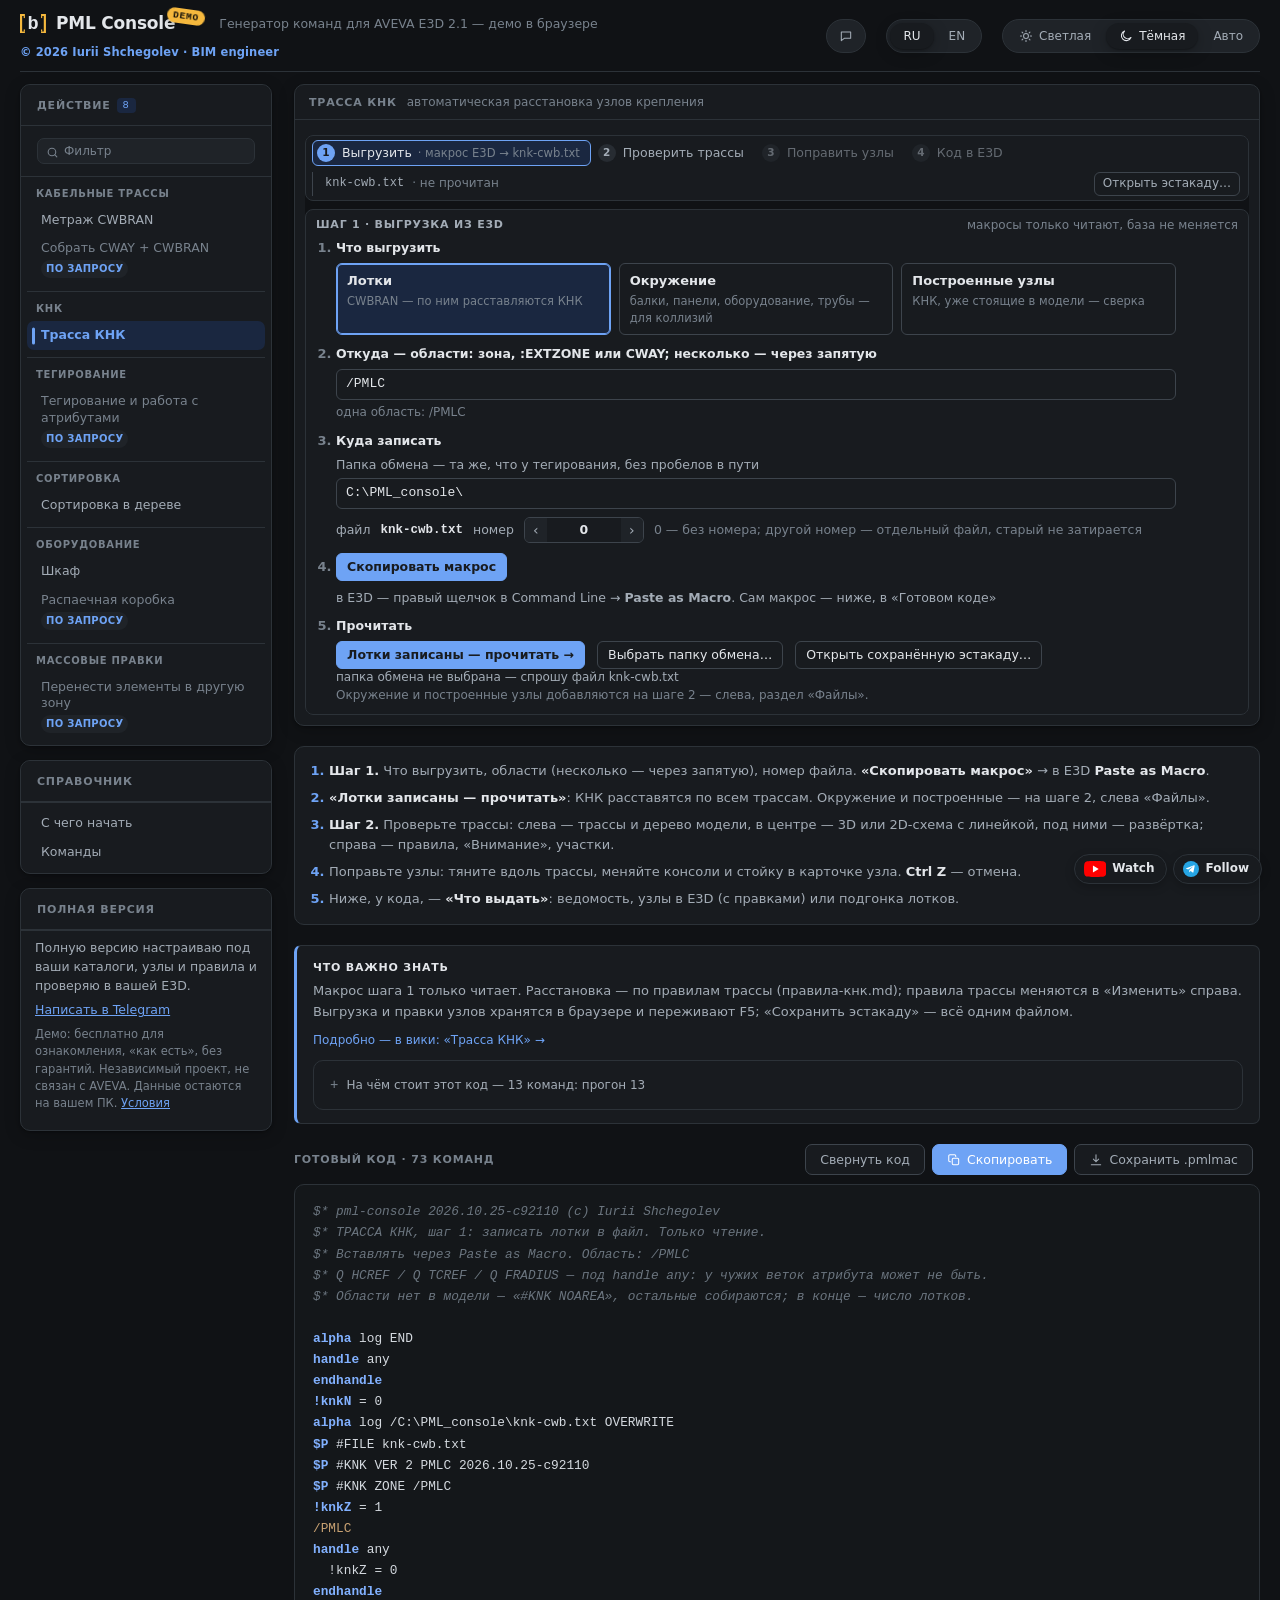
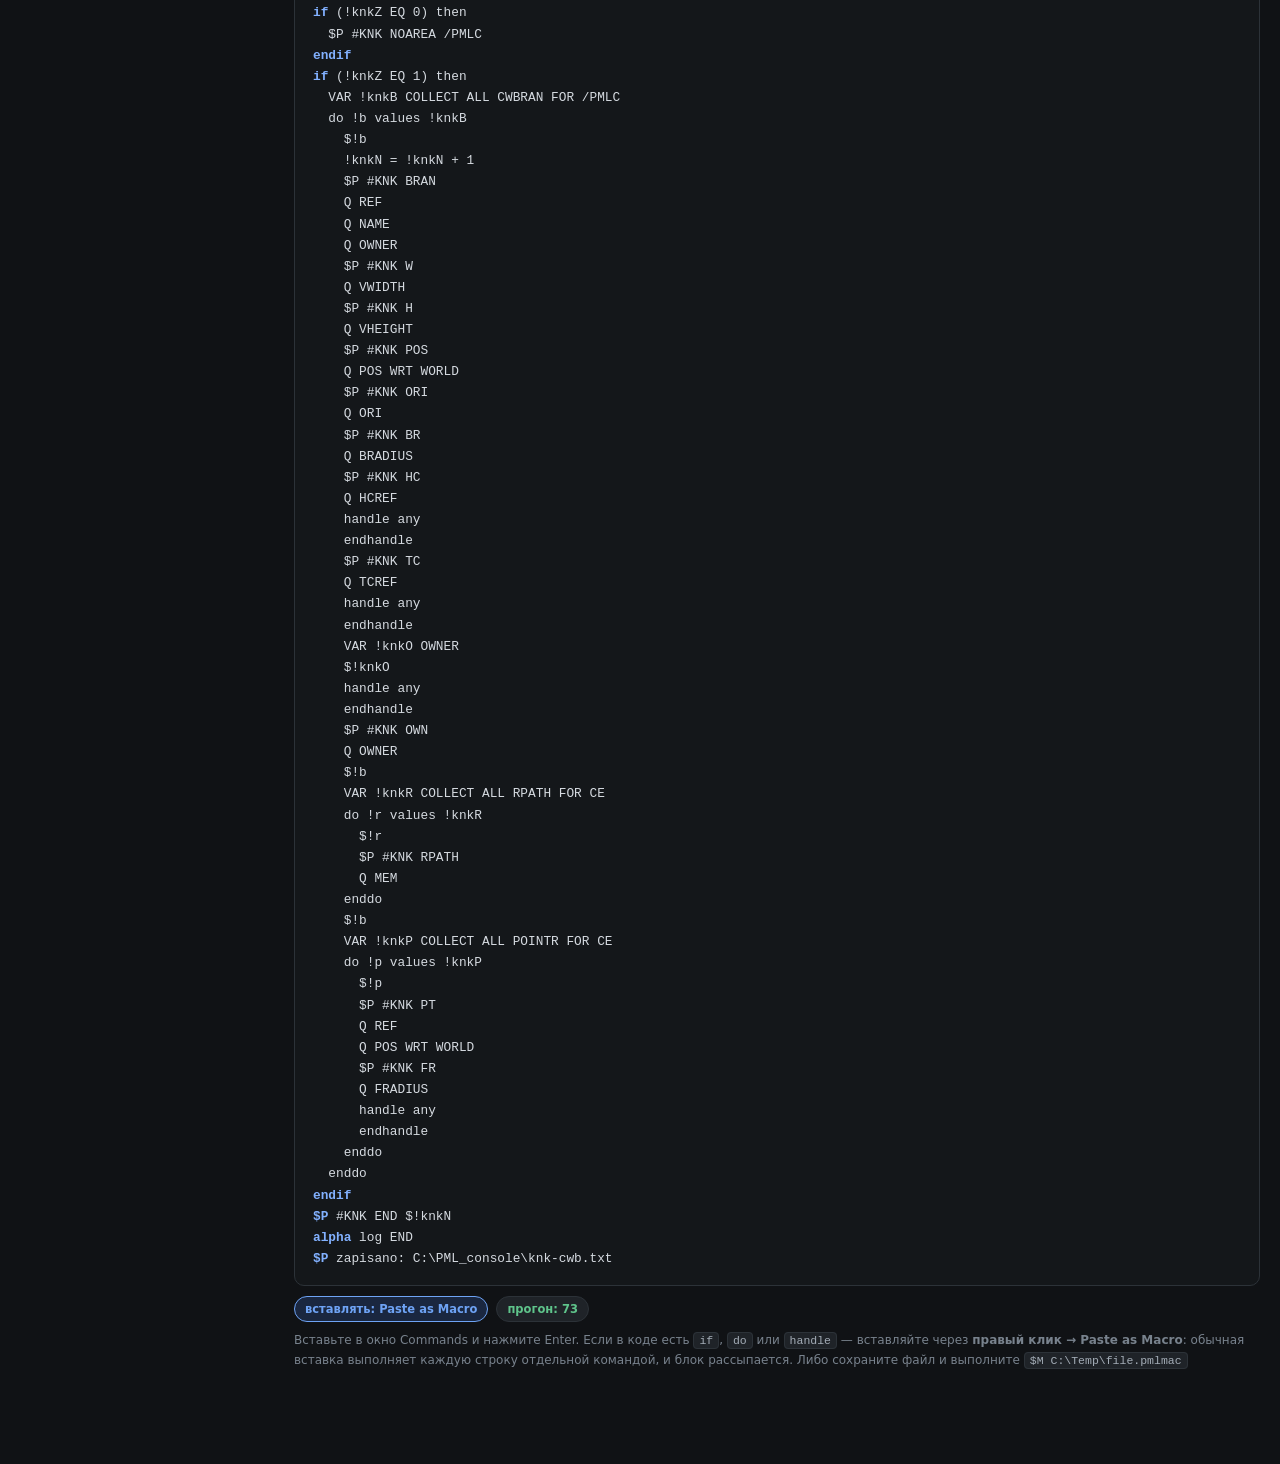
==== commit 6129c945: "App demo: 2026.10.25-c92110" ====
--- a/app/index.html
+++ b/app/index.html
@@ -13,9 +13,19 @@
      фреймов; исполнять текст как код (eval) нельзя — 'unsafe-eval' не разрешён. Свой код и стили —
      внутри файла (unsafe-inline), картинки — только data: и blob:. Проверка — test_browser.py. -->
 <meta http-equiv="Content-Security-Policy" content="default-src 'none'; script-src 'self' https://static.cloudflareinsights.com; style-src 'self' 'unsafe-inline'; img-src data: blob:; font-src data:; connect-src https://cloudflareinsights.com; frame-src 'none'; object-src 'none'; base-uri 'none'; form-action 'none'; manifest-src 'self'; worker-src 'self'">
-<title>PML Console — генератор команд AVEVA E3D 2.1</title>
-<script src="theme.js?v=2026.10.24-c92110"></script>
-<link rel="stylesheet" href="app.css?v=2026.10.24-c92110">
+<title>PML Console — free demo in the browser</title>
+<script src="theme.js?v=2026.10.25-c92110"></script>
+<link rel="stylesheet" href="app.css?v=2026.10.25-c92110">
+<meta name="description" content="AVEVA E3D automation, right in your browser: cable support routes, CWBRAN lengths, sorting in the tree, a cabinet in 3D. Nothing to install, your data stays on your PC.">
+<meta property="og:type" content="website">
+<meta property="og:site_name" content="bracketBIM">
+<meta property="og:title" content="PML Console — free demo in the browser">
+<meta property="og:description" content="AVEVA E3D automation, right in your browser: cable support routes, CWBRAN lengths, sorting in the tree, a cabinet in 3D. Nothing to install, your data stays on your PC.">
+<meta property="og:url" content="https://bracketbim.com/app/">
+<meta property="og:image" content="https://bracketbim.com/app/demo-og.jpg">
+<meta property="og:image:width" content="1280">
+<meta property="og:image:height" content="720">
+<meta name="twitter:card" content="summary_large_image">
 </head>
 <body>
 <div class="wrap">
@@ -26,8 +36,8 @@
     <div class="brand-t">
       <!-- знак [b] и метка издания у названия (24.10, пользователь: «добавь в основную консоль лого и плашку, как в демо»;
            «давай PRO»); демо (63-demo.js) пишет в метку demo -->
-      <h1><svg class="brand-sign" viewBox="0 0 292 220" aria-hidden="true"><g fill="#f5b83d"><g transform="scale(1.1)"><path d="M50 0H0V200H50V180H22V20H50Z"/><rect x="38" y="20" width="12" height="22"/><rect x="38" y="158" width="12" height="22"/></g><g transform="translate(237 0) scale(1.1)"><g transform="translate(50 0) scale(-1 1)"><path d="M50 0H0V200H50V180H22V20H50Z"/><rect x="38" y="20" width="12" height="22"/><rect x="38" y="158" width="12" height="22"/></g></g></g><text x="146" y="172" text-anchor="middle" font-family="IBM Plex Mono, Consolas, monospace" font-weight="700" font-size="210" fill="currentColor">b</text></svg><span class="ed-name">PML Console<span class="ed-tag" id="edTag">pro</span></span></h1>
-      <span class="tag-build" title="Дата сборки и хеш исходников. Сверьте с тем, что прислано последним: почта версий не хранит."><span>версия</span> 2026.10.24-c92110</span>
+      <h1><svg class="brand-sign" viewBox="0 0 292 220" aria-hidden="true"><g fill="#f5b83d"><g transform="scale(1.1)"><path d="M50 0H0V200H50V180H22V20H50Z"/><rect x="38" y="20" width="12" height="22"/><rect x="38" y="158" width="12" height="22"/></g><g transform="translate(237 0) scale(1.1)"><g transform="translate(50 0) scale(-1 1)"><path d="M50 0H0V200H50V180H22V20H50Z"/><rect x="38" y="20" width="12" height="22"/><rect x="38" y="158" width="12" height="22"/></g></g></g><text x="146" y="172" text-anchor="middle" font-family="IBM Plex Mono, Consolas, monospace" font-weight="700" font-size="210" fill="currentColor">b</text></svg><span class="ed-name">PML Console<span class="ed-tag" id="edTag">demo</span></span></h1>
+      <span class="tag-build" title="Дата сборки и хеш исходников. Сверьте с тем, что прислано последним: почта версий не хранит."><span>версия</span> 2026.10.25-c92110</span>
     </div>
     <div class="sub" data-i18n>Генератор команд для AVEVA E3D 2.1 — без установки, без сети</div>
     <div class="copy" title="Все права защищены. Копирование, изменение и передача третьим лицам — только с письменного разрешения автора.">© 2026 Iurii Shchegolev · BIM engineer</div>
@@ -212,7 +222,7 @@
 </div>
 </div>
 
-<script type="module" src="app.js?v=2026.10.24-c92110"></script>
+<script type="module" src="app.js?v=2026.10.25-c92110"></script>
 <script type='module' src='https://static.cloudflareinsights.com/beacon.min.js' data-cf-beacon='{"token": "0851624f4785441285ecee52cb3d31ef"}'></script>
 </body>
 </html>
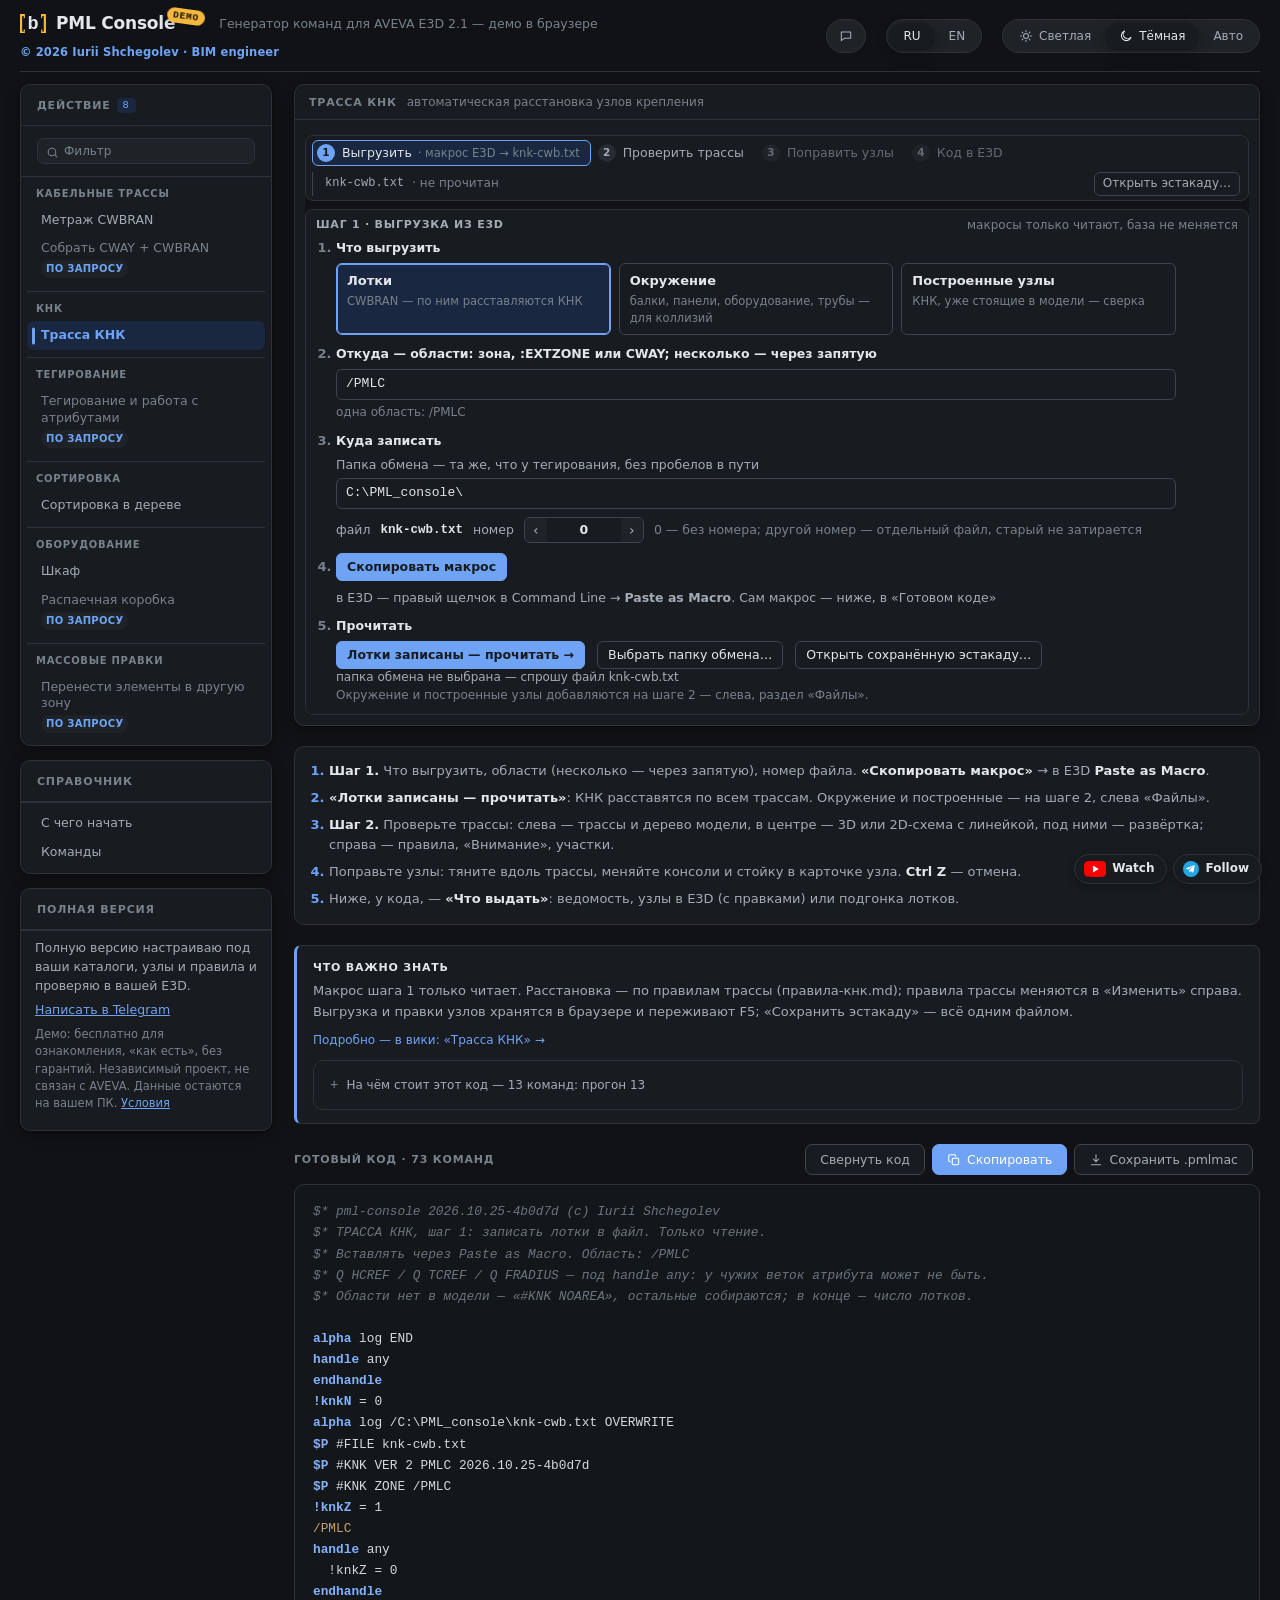
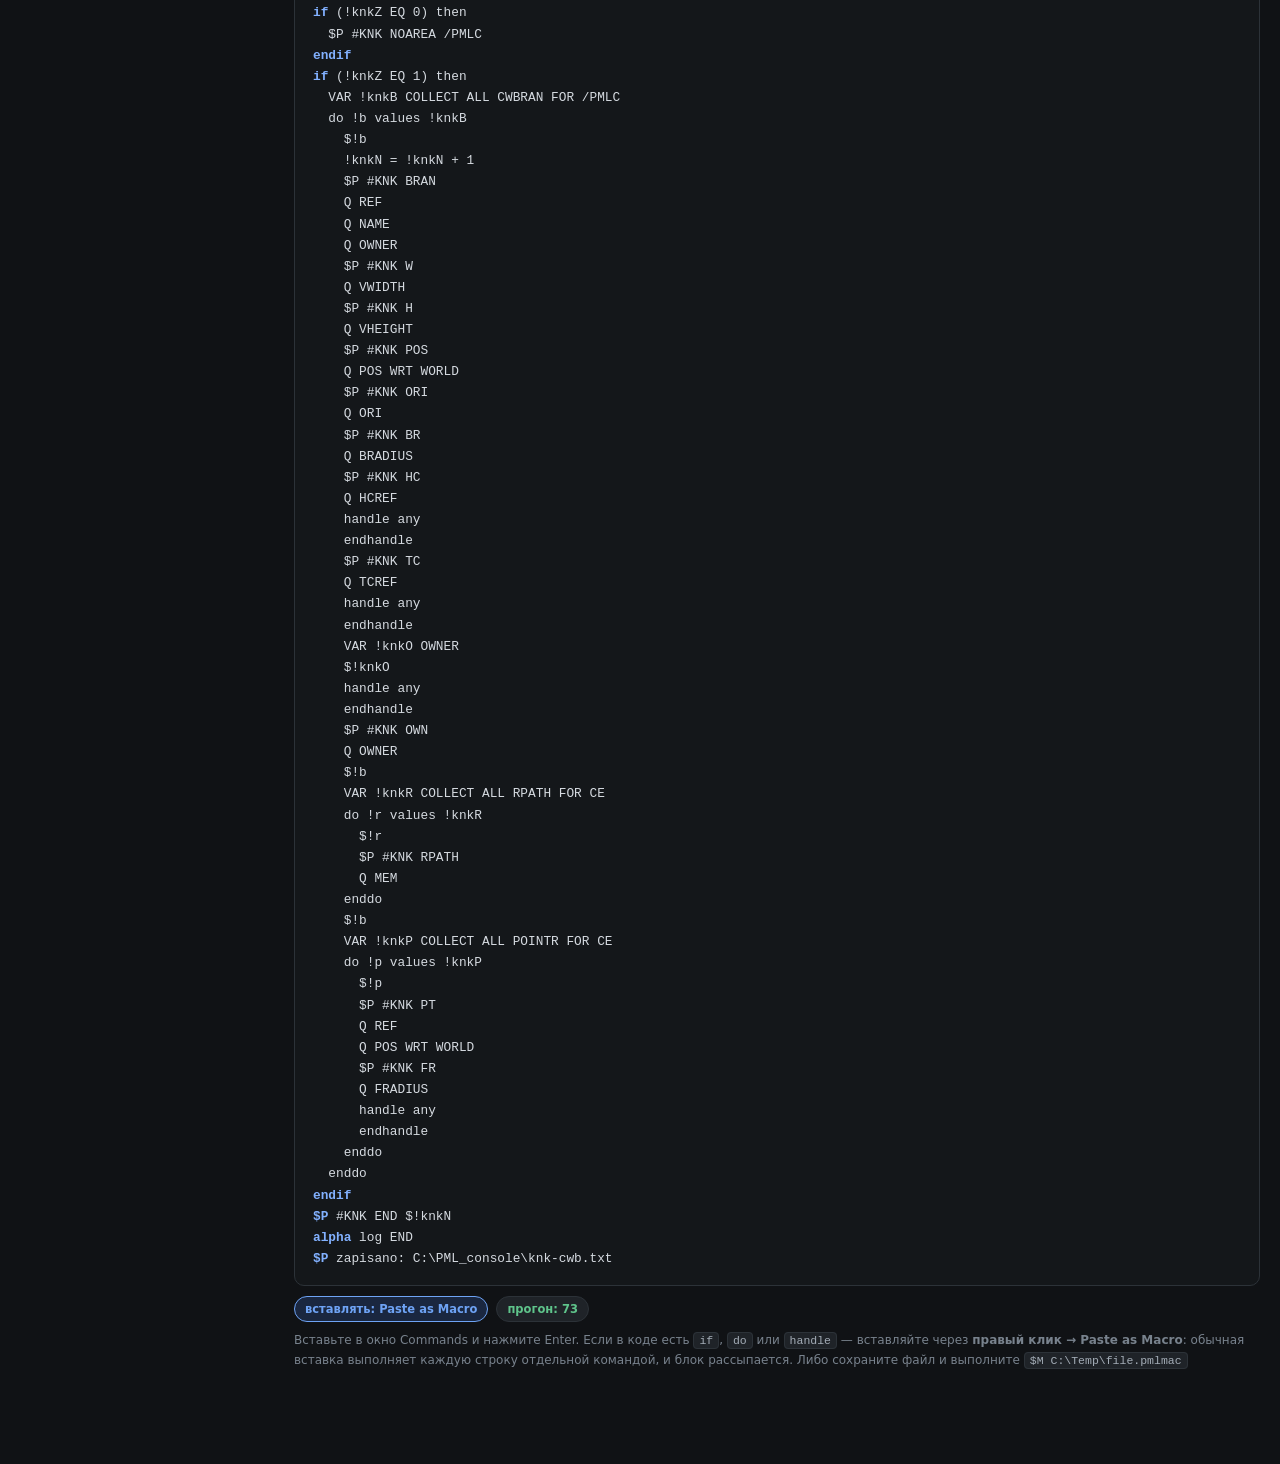
==== commit 60b6768c: "App demo: 2026.10.25-4b0d7d" ====
--- a/app/index.html
+++ b/app/index.html
@@ -14,8 +14,8 @@
      внутри файла (unsafe-inline), картинки — только data: и blob:. Проверка — test_browser.py. -->
 <meta http-equiv="Content-Security-Policy" content="default-src 'none'; script-src 'self' https://static.cloudflareinsights.com; style-src 'self' 'unsafe-inline'; img-src data: blob:; font-src data:; connect-src https://cloudflareinsights.com; frame-src 'none'; object-src 'none'; base-uri 'none'; form-action 'none'; manifest-src 'self'; worker-src 'self'">
 <title>PML Console — free demo in the browser</title>
-<script src="theme.js?v=2026.10.25-c92110"></script>
-<link rel="stylesheet" href="app.css?v=2026.10.25-c92110">
+<script src="theme.js?v=2026.10.25-4b0d7d"></script>
+<link rel="stylesheet" href="app.css?v=2026.10.25-4b0d7d">
 <meta name="description" content="AVEVA E3D automation, right in your browser: cable support routes, CWBRAN lengths, sorting in the tree, a cabinet in 3D. Nothing to install, your data stays on your PC.">
 <meta property="og:type" content="website">
 <meta property="og:site_name" content="bracketBIM">
@@ -37,7 +37,7 @@
       <!-- знак [b] и метка издания у названия (24.10, пользователь: «добавь в основную консоль лого и плашку, как в демо»;
            «давай PRO»); демо (63-demo.js) пишет в метку demo -->
       <h1><svg class="brand-sign" viewBox="0 0 292 220" aria-hidden="true"><g fill="#f5b83d"><g transform="scale(1.1)"><path d="M50 0H0V200H50V180H22V20H50Z"/><rect x="38" y="20" width="12" height="22"/><rect x="38" y="158" width="12" height="22"/></g><g transform="translate(237 0) scale(1.1)"><g transform="translate(50 0) scale(-1 1)"><path d="M50 0H0V200H50V180H22V20H50Z"/><rect x="38" y="20" width="12" height="22"/><rect x="38" y="158" width="12" height="22"/></g></g></g><text x="146" y="172" text-anchor="middle" font-family="IBM Plex Mono, Consolas, monospace" font-weight="700" font-size="210" fill="currentColor">b</text></svg><span class="ed-name">PML Console<span class="ed-tag" id="edTag">demo</span></span></h1>
-      <span class="tag-build" title="Дата сборки и хеш исходников. Сверьте с тем, что прислано последним: почта версий не хранит."><span>версия</span> 2026.10.25-c92110</span>
+      <span class="tag-build" title="Дата сборки и хеш исходников. Сверьте с тем, что прислано последним: почта версий не хранит."><span>версия</span> 2026.10.25-4b0d7d</span>
     </div>
     <div class="sub" data-i18n>Генератор команд для AVEVA E3D 2.1 — без установки, без сети</div>
     <div class="copy" title="Все права защищены. Копирование, изменение и передача третьим лицам — только с письменного разрешения автора.">© 2026 Iurii Shchegolev · BIM engineer</div>
@@ -222,7 +222,7 @@
 </div>
 </div>
 
-<script type="module" src="app.js?v=2026.10.25-c92110"></script>
+<script type="module" src="app.js?v=2026.10.25-4b0d7d"></script>
 <script type='module' src='https://static.cloudflareinsights.com/beacon.min.js' data-cf-beacon='{"token": "0851624f4785441285ecee52cb3d31ef"}'></script>
 </body>
 </html>
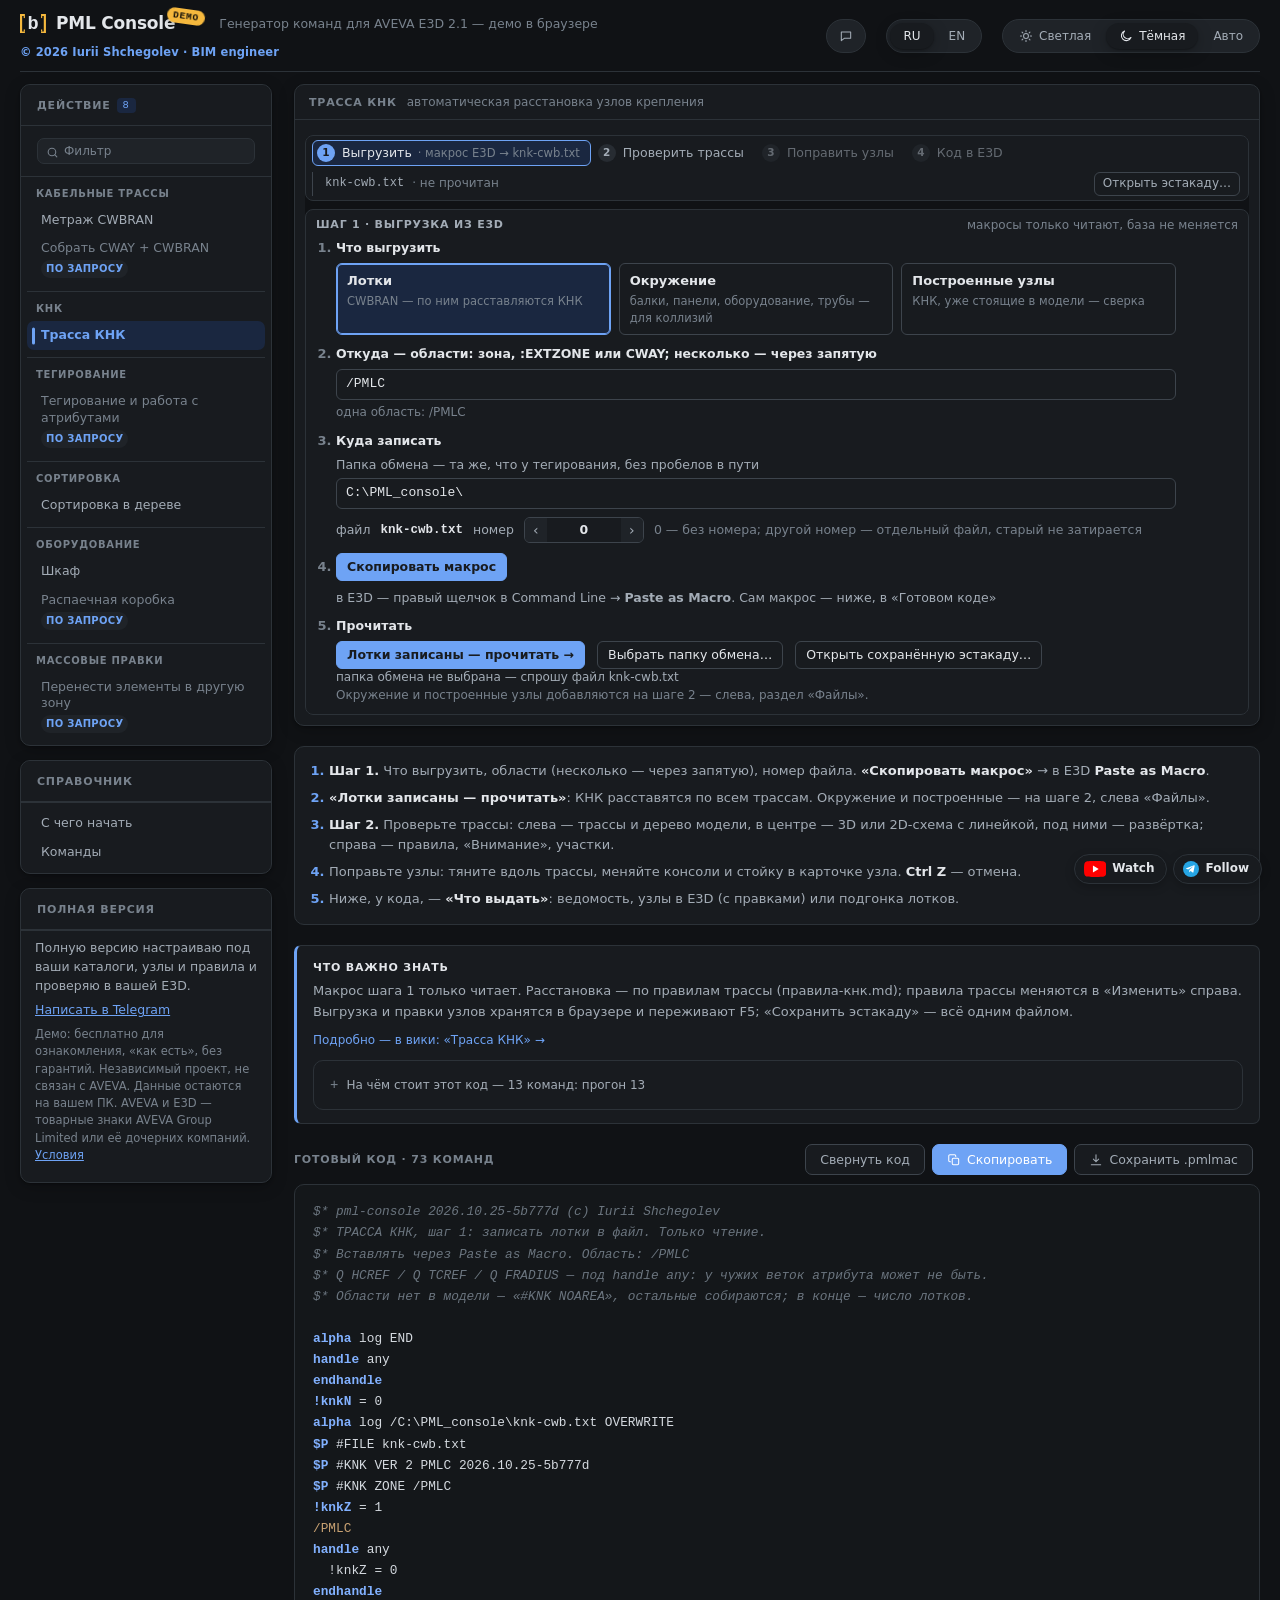
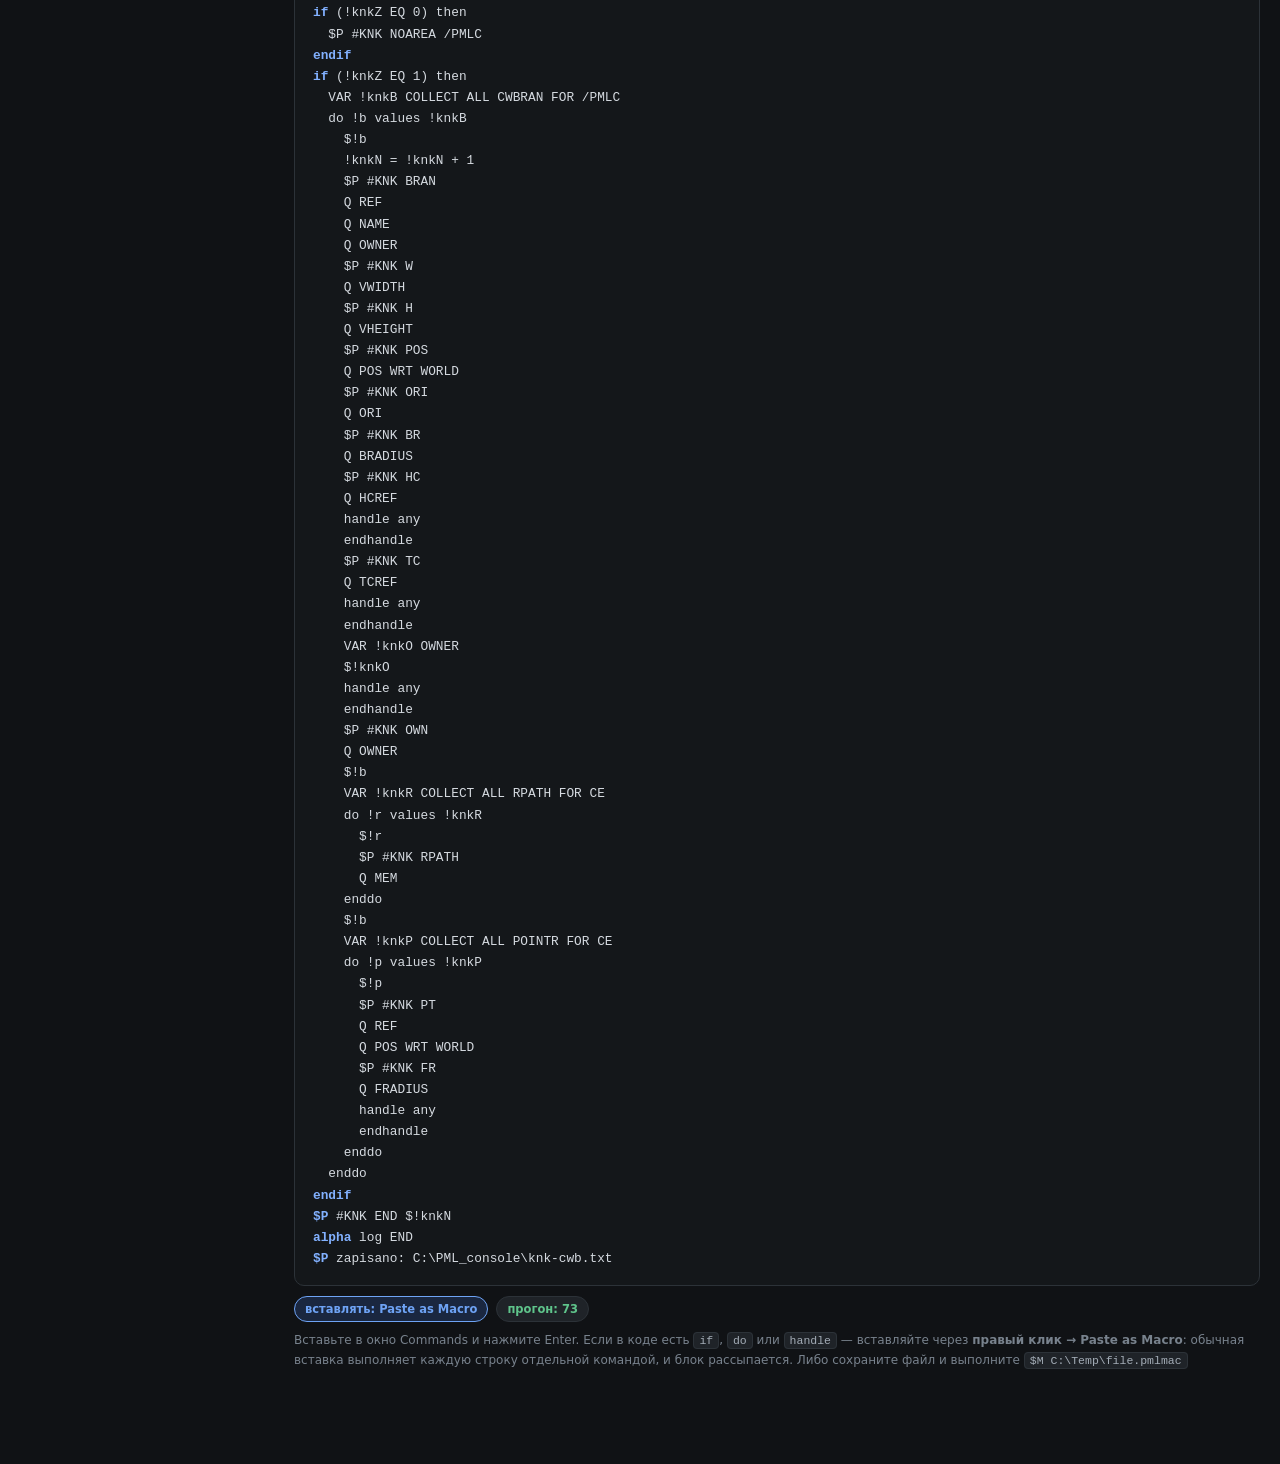
==== commit 33843c86: "App demo: 2026.10.25-5b777d" ====
--- a/app/index.html
+++ b/app/index.html
@@ -14,8 +14,8 @@
      внутри файла (unsafe-inline), картинки — только data: и blob:. Проверка — test_browser.py. -->
 <meta http-equiv="Content-Security-Policy" content="default-src 'none'; script-src 'self' https://static.cloudflareinsights.com; style-src 'self' 'unsafe-inline'; img-src data: blob:; font-src data:; connect-src https://cloudflareinsights.com; frame-src 'none'; object-src 'none'; base-uri 'none'; form-action 'none'; manifest-src 'self'; worker-src 'self'">
 <title>PML Console — free demo in the browser</title>
-<script src="theme.js?v=2026.10.25-4b0d7d"></script>
-<link rel="stylesheet" href="app.css?v=2026.10.25-4b0d7d">
+<script src="theme.js?v=2026.10.25-5b777d"></script>
+<link rel="stylesheet" href="app.css?v=2026.10.25-5b777d">
 <meta name="description" content="AVEVA E3D automation, right in your browser: cable support routes, CWBRAN lengths, sorting in the tree, a cabinet in 3D. Nothing to install, your data stays on your PC.">
 <meta property="og:type" content="website">
 <meta property="og:site_name" content="bracketBIM">
@@ -37,7 +37,7 @@
       <!-- знак [b] и метка издания у названия (24.10, пользователь: «добавь в основную консоль лого и плашку, как в демо»;
            «давай PRO»); демо (63-demo.js) пишет в метку demo -->
       <h1><svg class="brand-sign" viewBox="0 0 292 220" aria-hidden="true"><g fill="#f5b83d"><g transform="scale(1.1)"><path d="M50 0H0V200H50V180H22V20H50Z"/><rect x="38" y="20" width="12" height="22"/><rect x="38" y="158" width="12" height="22"/></g><g transform="translate(237 0) scale(1.1)"><g transform="translate(50 0) scale(-1 1)"><path d="M50 0H0V200H50V180H22V20H50Z"/><rect x="38" y="20" width="12" height="22"/><rect x="38" y="158" width="12" height="22"/></g></g></g><text x="146" y="172" text-anchor="middle" font-family="IBM Plex Mono, Consolas, monospace" font-weight="700" font-size="210" fill="currentColor">b</text></svg><span class="ed-name">PML Console<span class="ed-tag" id="edTag">demo</span></span></h1>
-      <span class="tag-build" title="Дата сборки и хеш исходников. Сверьте с тем, что прислано последним: почта версий не хранит."><span>версия</span> 2026.10.25-4b0d7d</span>
+      <span class="tag-build" title="Дата сборки и хеш исходников. Сверьте с тем, что прислано последним: почта версий не хранит."><span>версия</span> 2026.10.25-5b777d</span>
     </div>
     <div class="sub" data-i18n>Генератор команд для AVEVA E3D 2.1 — без установки, без сети</div>
     <div class="copy" title="Все права защищены. Копирование, изменение и передача третьим лицам — только с письменного разрешения автора.">© 2026 Iurii Shchegolev · BIM engineer</div>
@@ -222,7 +222,7 @@
 </div>
 </div>
 
-<script type="module" src="app.js?v=2026.10.25-4b0d7d"></script>
+<script type="module" src="app.js?v=2026.10.25-5b777d"></script>
 <script type='module' src='https://static.cloudflareinsights.com/beacon.min.js' data-cf-beacon='{"token": "0851624f4785441285ecee52cb3d31ef"}'></script>
 </body>
 </html>
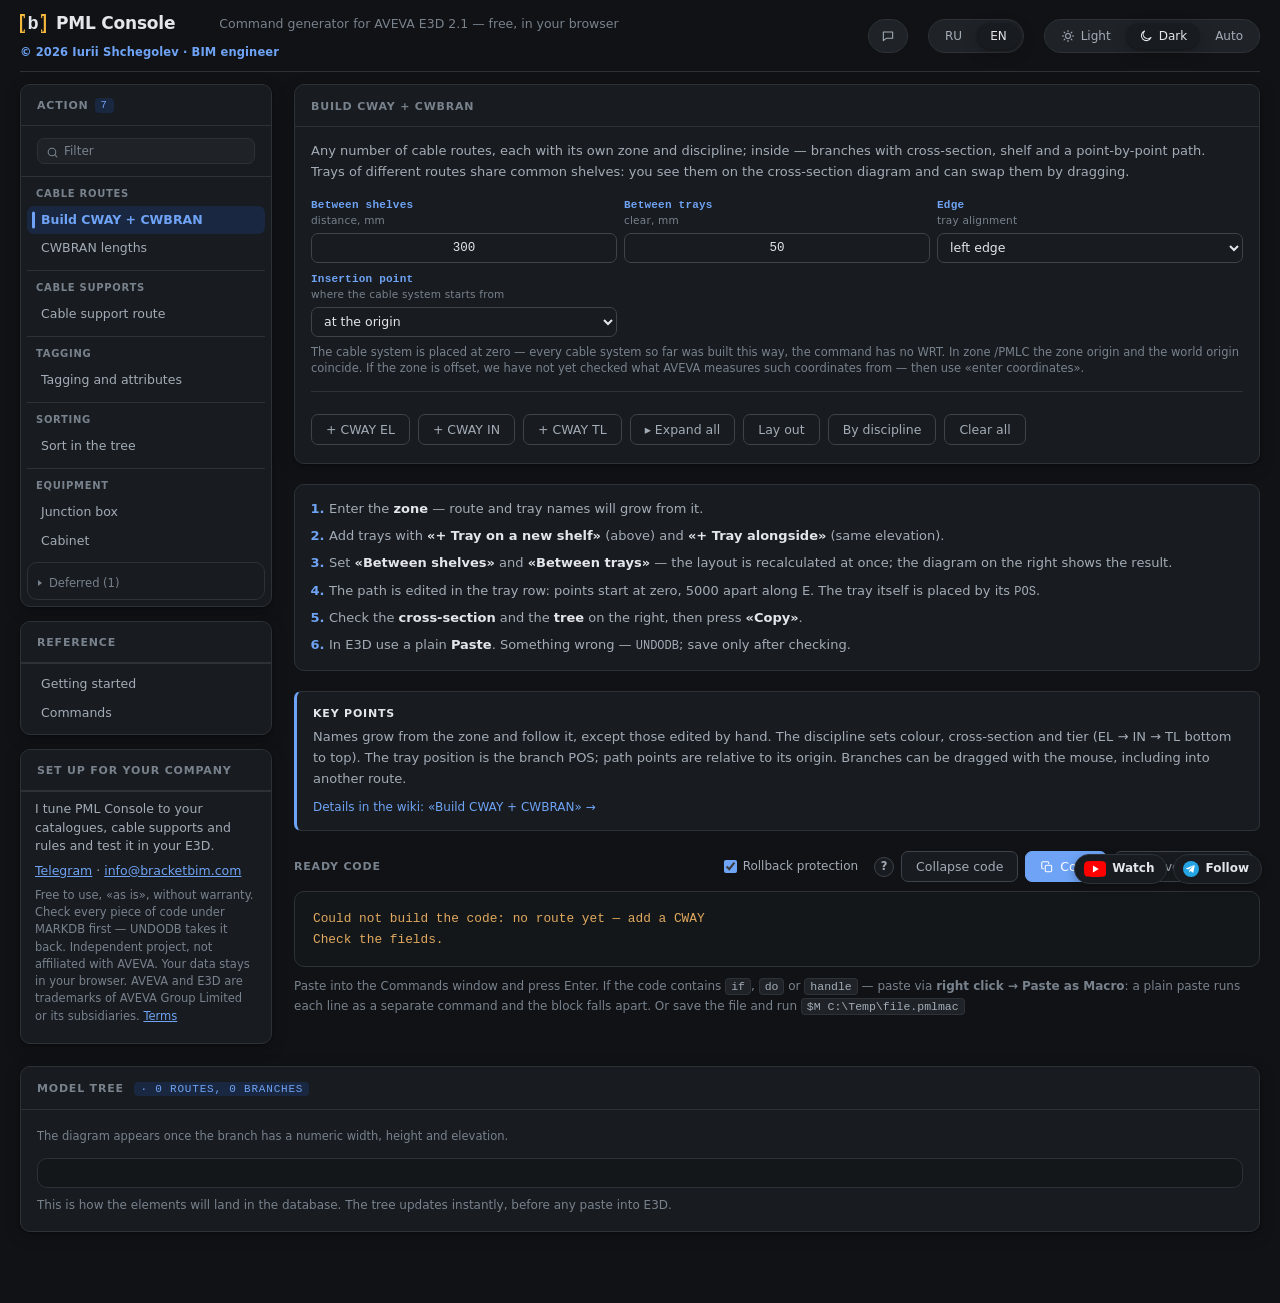
==== commit 820de0b2: "App: 2026.10.29-5667ee" ====
--- a/app/index.html
+++ b/app/index.html
@@ -13,14 +13,14 @@
      фреймов; исполнять текст как код (eval) нельзя — 'unsafe-eval' не разрешён. Свой код и стили —
      внутри файла (unsafe-inline), картинки — только data: и blob:. Проверка — test_browser.py. -->
 <meta http-equiv="Content-Security-Policy" content="default-src 'none'; script-src 'self' https://static.cloudflareinsights.com; style-src 'self' 'unsafe-inline'; img-src data: blob:; font-src data:; connect-src https://cloudflareinsights.com; frame-src 'none'; object-src 'none'; base-uri 'none'; form-action 'none'; manifest-src 'self'; worker-src 'self'">
-<title>PML Console — free demo in the browser</title>
-<script src="theme.js?v=2026.10.25-5b777d"></script>
-<link rel="stylesheet" href="app.css?v=2026.10.25-5b777d">
-<meta name="description" content="AVEVA E3D automation, right in your browser: cable support routes, CWBRAN lengths, sorting in the tree, a cabinet in 3D. Nothing to install, your data stays on your PC.">
+<title>PML Console — AVEVA E3D automation in your browser</title>
+<script src="theme.js?v=2026.10.29-5667ee"></script>
+<link rel="stylesheet" href="app.css?v=2026.10.29-5667ee">
+<meta name="description" content="AVEVA E3D automation, free and right in your browser: cable support routes, cableways, tagging, CWBRAN lengths, sorting in the tree, junction boxes and cabinets in 3D. Nothing to install, your data stays on your PC.">
 <meta property="og:type" content="website">
 <meta property="og:site_name" content="bracketBIM">
-<meta property="og:title" content="PML Console — free demo in the browser">
-<meta property="og:description" content="AVEVA E3D automation, right in your browser: cable support routes, CWBRAN lengths, sorting in the tree, a cabinet in 3D. Nothing to install, your data stays on your PC.">
+<meta property="og:title" content="PML Console — AVEVA E3D automation in your browser">
+<meta property="og:description" content="AVEVA E3D automation, free and right in your browser: cable support routes, cableways, tagging, CWBRAN lengths, sorting in the tree, junction boxes and cabinets in 3D. Nothing to install, your data stays on your PC.">
 <meta property="og:url" content="https://bracketbim.com/app/">
 <meta property="og:image" content="https://bracketbim.com/app/demo-og.jpg">
 <meta property="og:image:width" content="1280">
@@ -36,8 +36,8 @@
     <div class="brand-t">
       <!-- знак [b] и метка издания у названия (24.10, пользователь: «добавь в основную консоль лого и плашку, как в демо»;
            «давай PRO»); демо (63-demo.js) пишет в метку demo -->
-      <h1><svg class="brand-sign" viewBox="0 0 292 220" aria-hidden="true"><g fill="#f5b83d"><g transform="scale(1.1)"><path d="M50 0H0V200H50V180H22V20H50Z"/><rect x="38" y="20" width="12" height="22"/><rect x="38" y="158" width="12" height="22"/></g><g transform="translate(237 0) scale(1.1)"><g transform="translate(50 0) scale(-1 1)"><path d="M50 0H0V200H50V180H22V20H50Z"/><rect x="38" y="20" width="12" height="22"/><rect x="38" y="158" width="12" height="22"/></g></g></g><text x="146" y="172" text-anchor="middle" font-family="IBM Plex Mono, Consolas, monospace" font-weight="700" font-size="210" fill="currentColor">b</text></svg><span class="ed-name">PML Console<span class="ed-tag" id="edTag">demo</span></span></h1>
-      <span class="tag-build" title="Дата сборки и хеш исходников. Сверьте с тем, что прислано последним: почта версий не хранит."><span>версия</span> 2026.10.25-5b777d</span>
+      <h1><svg class="brand-sign" viewBox="0 0 292 220" aria-hidden="true"><g fill="#f5b83d"><g transform="scale(1.1)"><path d="M50 0H0V200H50V180H22V20H50Z"/><rect x="38" y="20" width="12" height="22"/><rect x="38" y="158" width="12" height="22"/></g><g transform="translate(237 0) scale(1.1)"><g transform="translate(50 0) scale(-1 1)"><path d="M50 0H0V200H50V180H22V20H50Z"/><rect x="38" y="20" width="12" height="22"/><rect x="38" y="158" width="12" height="22"/></g></g></g><text x="146" y="172" text-anchor="middle" font-family="IBM Plex Mono, Consolas, monospace" font-weight="700" font-size="210" fill="currentColor">b</text></svg><span class="ed-name">PML Console<span class="ed-tag" id="edTag">pro</span></span></h1>
+      <span class="tag-build" title="Дата сборки и хеш исходников. Сверьте с тем, что прислано последним: почта версий не хранит."><span>версия</span> 2026.10.29-5667ee</span>
     </div>
     <div class="sub" data-i18n>Генератор команд для AVEVA E3D 2.1 — без установки, без сети</div>
     <div class="copy" title="Все права защищены. Копирование, изменение и передача третьим лицам — только с письменного разрешения автора.">© 2026 Iurii Shchegolev · BIM engineer</div>
@@ -158,7 +158,7 @@
               (<code>No mark to UNDO to</code>). Порядок: вставить, проверить, потом сохранить.
               До сохранения есть и вторая страховка — выход через <code>QUIT</code> отменяет всё.
               <br><br>
-              <span class="faint">Подтверждено прогонами 16.09 и 17.09. Команды <code>UNDO</code> в E3D нет.
+              <span class="faint" id="undoProof">Подтверждено прогонами 16.09 и 17.09. Команды <code>UNDO</code> в E3D нет.
               Первый прогон нового инструмента — на тестовом проекте.</span>
             </div>
           </details>
@@ -222,7 +222,7 @@
 </div>
 </div>
 
-<script type="module" src="app.js?v=2026.10.25-5b777d"></script>
+<script type="module" src="app.js?v=2026.10.29-5667ee"></script>
 <script type='module' src='https://static.cloudflareinsights.com/beacon.min.js' data-cf-beacon='{"token": "0851624f4785441285ecee52cb3d31ef"}'></script>
 </body>
 </html>
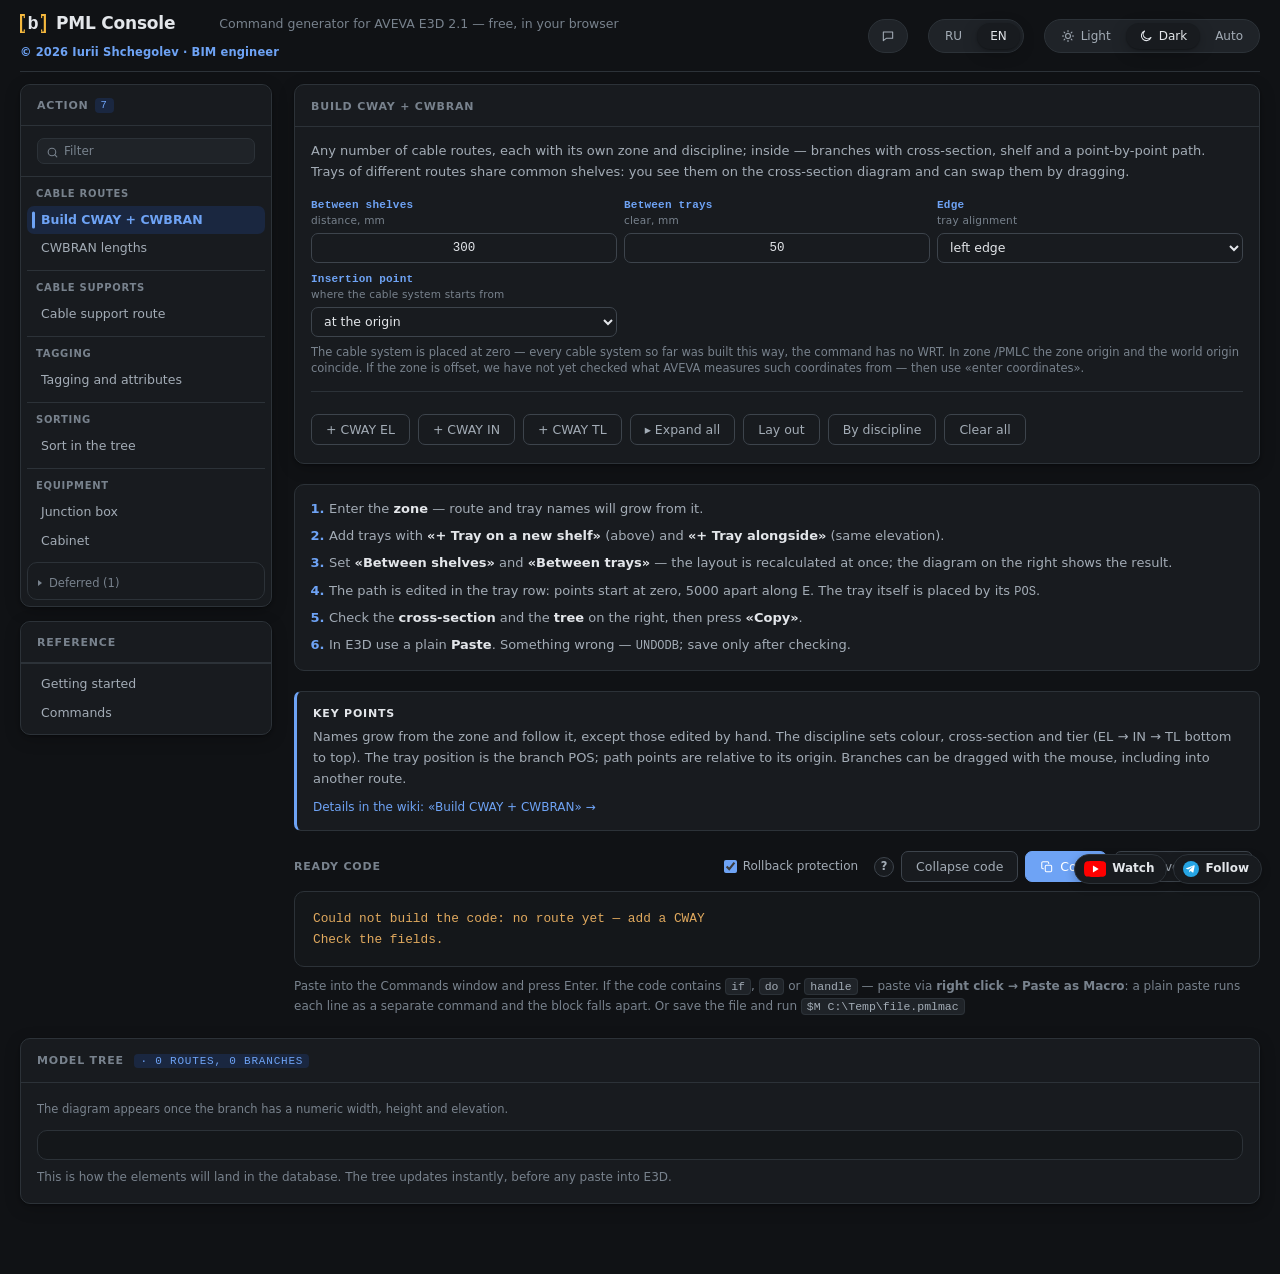
==== commit 6b886ee6: "App: 2026.10.29-df522d" ====
--- a/app/index.html
+++ b/app/index.html
@@ -14,8 +14,8 @@
      внутри файла (unsafe-inline), картинки — только data: и blob:. Проверка — test_browser.py. -->
 <meta http-equiv="Content-Security-Policy" content="default-src 'none'; script-src 'self' https://static.cloudflareinsights.com; style-src 'self' 'unsafe-inline'; img-src data: blob:; font-src data:; connect-src https://cloudflareinsights.com; frame-src 'none'; object-src 'none'; base-uri 'none'; form-action 'none'; manifest-src 'self'; worker-src 'self'">
 <title>PML Console — AVEVA E3D automation in your browser</title>
-<script src="theme.js?v=2026.10.29-5667ee"></script>
-<link rel="stylesheet" href="app.css?v=2026.10.29-5667ee">
+<script src="theme.js?v=2026.10.29-df522d"></script>
+<link rel="stylesheet" href="app.css?v=2026.10.29-df522d">
 <meta name="description" content="AVEVA E3D automation, free and right in your browser: cable support routes, cableways, tagging, CWBRAN lengths, sorting in the tree, junction boxes and cabinets in 3D. Nothing to install, your data stays on your PC.">
 <meta property="og:type" content="website">
 <meta property="og:site_name" content="bracketBIM">
@@ -37,7 +37,7 @@
       <!-- знак [b] и метка издания у названия (24.10, пользователь: «добавь в основную консоль лого и плашку, как в демо»;
            «давай PRO»); демо (63-demo.js) пишет в метку demo -->
       <h1><svg class="brand-sign" viewBox="0 0 292 220" aria-hidden="true"><g fill="#f5b83d"><g transform="scale(1.1)"><path d="M50 0H0V200H50V180H22V20H50Z"/><rect x="38" y="20" width="12" height="22"/><rect x="38" y="158" width="12" height="22"/></g><g transform="translate(237 0) scale(1.1)"><g transform="translate(50 0) scale(-1 1)"><path d="M50 0H0V200H50V180H22V20H50Z"/><rect x="38" y="20" width="12" height="22"/><rect x="38" y="158" width="12" height="22"/></g></g></g><text x="146" y="172" text-anchor="middle" font-family="IBM Plex Mono, Consolas, monospace" font-weight="700" font-size="210" fill="currentColor">b</text></svg><span class="ed-name">PML Console<span class="ed-tag" id="edTag">pro</span></span></h1>
-      <span class="tag-build" title="Дата сборки и хеш исходников. Сверьте с тем, что прислано последним: почта версий не хранит."><span>версия</span> 2026.10.29-5667ee</span>
+      <span class="tag-build" title="Дата сборки и хеш исходников. Сверьте с тем, что прислано последним: почта версий не хранит."><span>версия</span> 2026.10.29-df522d</span>
     </div>
     <div class="sub" data-i18n>Генератор команд для AVEVA E3D 2.1 — без установки, без сети</div>
     <div class="copy" title="Все права защищены. Копирование, изменение и передача третьим лицам — только с письменного разрешения автора.">© 2026 Iurii Shchegolev · BIM engineer</div>
@@ -222,7 +222,7 @@
 </div>
 </div>
 
-<script type="module" src="app.js?v=2026.10.29-5667ee"></script>
+<script type="module" src="app.js?v=2026.10.29-df522d"></script>
 <script type='module' src='https://static.cloudflareinsights.com/beacon.min.js' data-cf-beacon='{"token": "0851624f4785441285ecee52cb3d31ef"}'></script>
 </body>
 </html>
